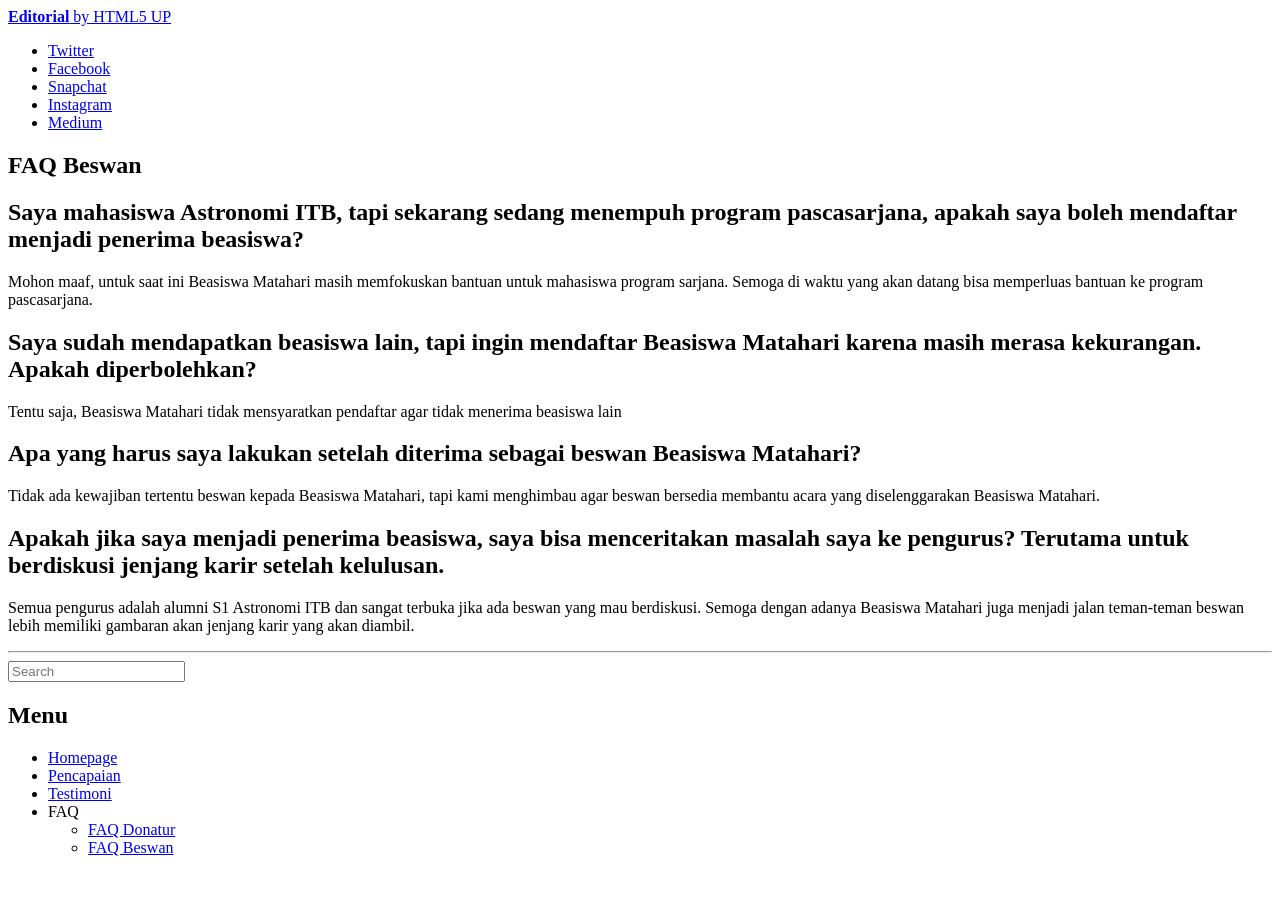
==== beswan-faq.html @ f029491e "Add sidebar to beswan-faq.html" ====
<!DOCTYPE HTML>
<!--
	Editorial by HTML5 UP
	html5up.net | @ajlkn
	Free for personal and commercial use under the CCA 3.0 license (html5up.net/license)
-->
<html>
	<head>
		<title>FAQ Beswan</title>
		<meta charset="utf-8" />
		<meta name="viewport" content="width=device-width, initial-scale=1, user-scalable=no" />
		<link rel="stylesheet" href="assets/css/main.css" />
	</head>
	<body class="is-preload">

		<!-- Wrapper -->
			<div id="wrapper">

				<!-- Main -->
					<div id="main">
						<div class="inner">

							<!-- Header -->
								<header id="header">
									<a href="index.html" class="logo"><strong>Editorial</strong> by HTML5 UP</a>
									<ul class="icons">
										<li><a href="#" class="icon brands fa-twitter"><span class="label">Twitter</span></a></li>
										<li><a href="#" class="icon brands fa-facebook-f"><span class="label">Facebook</span></a></li>
										<li><a href="#" class="icon brands fa-snapchat-ghost"><span class="label">Snapchat</span></a></li>
										<li><a href="#" class="icon brands fa-instagram"><span class="label">Instagram</span></a></li>
										<li><a href="#" class="icon brands fa-medium-m"><span class="label">Medium</span></a></li>
									</ul>
								</header>

							<!-- Content -->
								<section>
									<header class="main">
										<h1>FAQ Beswan</h1>
									</header>

									<!-- Content -->
										<h2 id="content">Saya mahasiswa Astronomi ITB, tapi sekarang sedang menempuh program pascasarjana, apakah saya boleh mendaftar menjadi penerima beasiswa?</h2>
										<p>Mohon maaf, untuk saat ini Beasiswa Matahari masih memfokuskan bantuan untuk mahasiswa program sarjana. Semoga di waktu yang akan datang bisa memperluas bantuan ke program pascasarjana.</p>
										
										<h2 id="content">Saya sudah mendapatkan beasiswa lain, tapi ingin mendaftar Beasiswa Matahari karena masih merasa kekurangan. Apakah diperbolehkan?</h2>
										<p>Tentu saja, Beasiswa Matahari tidak mensyaratkan pendaftar agar tidak menerima beasiswa lain</p>
									
										<h2 id="content">Apa yang harus saya lakukan setelah diterima sebagai beswan Beasiswa Matahari?</h2>
										<p>Tidak ada kewajiban tertentu beswan kepada Beasiswa Matahari, tapi kami menghimbau agar beswan bersedia membantu acara yang diselenggarakan Beasiswa Matahari.</p>
										
										<h2 id="content">Apakah jika saya menjadi penerima beasiswa, saya bisa menceritakan masalah saya ke pengurus? Terutama untuk berdiskusi jenjang karir setelah kelulusan.</h2>
										<p>Semua pengurus adalah alumni S1 Astronomi ITB dan sangat terbuka jika ada beswan yang mau berdiskusi. Semoga dengan adanya Beasiswa Matahari juga menjadi jalan teman-teman beswan lebih memiliki gambaran akan jenjang karir yang akan diambil.</p>
								
									

									<hr class="major" />

				<!-- Sidebar -->
					<div id="sidebar">
						<div class="inner">


							<!-- Search -->
								<section id="search" class="alt">
									<form method="post" action="#">
										<input type="text" name="query" id="query" placeholder="Search" />
									</form>
								</section>


							<!-- Menu -->
								<nav id="menu">
									<header class="major">
										<h2>Menu</h2>
									</header>
									<ul>
										<li><a href="index.html">Homepage</a></li>
										<li><a href="pencapaian.html">Pencapaian</a></li>
										<li><a href="testimoni.html">Testimoni</a></li>
		
										<li>
											<span class="opener">FAQ</span>
											<ul>
												<li><a href="donatur-faq.html">FAQ Donatur</a></li>
												<li><a href="beswan-faq.html">FAQ Beswan</a></li>
											</ul>
										</li>
									</ul>
								</nav>
						</div>
					</div>

			</div>

		<!-- Scripts -->
			<script src="assets/js/jquery.min.js"></script>
			<script src="assets/js/browser.min.js"></script>
			<script src="assets/js/breakpoints.min.js"></script>
			<script src="assets/js/util.js"></script>
			<script src="assets/js/main.js"></script>

	</body>
</html>
---- assets/css/main.css ----
@import url(fontawesome-all.min.css);
@import url("https://fonts.googleapis.com/css?family=Open+Sans:400,600,400italic,600italic|Roboto+Slab:400,700");
/*
	Editorial by HTML5 UP
	html5up.net | @ajlkn
	Free for personal and commercial use under the CCA 3.0 license (html5up.net/license)
*/
html, body, div, span, applet, object,
iframe, h1, h2, h3, h4, h5, h6, p, blockquote,
pre, a, abbr, acronym, address, big, cite,
code, del, dfn, em, img, ins, kbd, q, s, samp,
small, strike, strong, sub, sup, tt, var, b,
u, i, center, dl, dt, dd, ol, ul, li, fieldset,
form, label, legend, table, caption, tbody,
tfoot, thead, tr, th, td, article, aside,
canvas, details, embed, figure, figcaption,
footer, header, hgroup, menu, nav, output, ruby,
section, summary, time, mark, audio, video {
  margin: 0;
  padding: 0;
  border: 0;
  font-size: 100%;
  font: inherit;
  vertical-align: baseline; }

article, aside, details, figcaption, figure,
footer, header, hgroup, menu, nav, section {
  display: block; }

body {
  line-height: 1; }

ol, ul {
  list-style: none; }

blockquote, q {
  quotes: none; }
  blockquote:before, blockquote:after, q:before, q:after {
    content: '';
    content: none; }

table {
  border-collapse: collapse;
  border-spacing: 0; }

body {
  -webkit-text-size-adjust: none; }

mark {
  background-color: transparent;
  color: inherit; }

input::-moz-focus-inner {
  border: 0;
  padding: 0; }

input, select, textarea {
  -moz-appearance: none;
  -webkit-appearance: none;
  -ms-appearance: none;
  appearance: none; }

/* Basic */
@-ms-viewport {
  width: device-width; }

body {
  -ms-overflow-style: scrollbar; }

@media screen and (max-width: 480px) {
  html, body {
    min-width: 320px; } }

html {
  box-sizing: border-box; }

*, *:before, *:after {
  box-sizing: inherit; }

body {
  background: #ffffff; }
  body.is-preload *, body.is-preload *:before, body.is-preload *:after, body.is-resizing *, body.is-resizing *:before, body.is-resizing *:after {
    -moz-animation: none !important;
    -webkit-animation: none !important;
    -ms-animation: none !important;
    animation: none !important;
    -moz-transition: none !important;
    -webkit-transition: none !important;
    -ms-transition: none !important;
    transition: none !important; }

/* Type */
body, input, select, textarea {
  color: #7f888f;
  font-family: "Open Sans", sans-serif;
  font-size: 13pt;
  font-weight: 400;
  line-height: 1.65; }
  @media screen and (max-width: 1680px) {
    body, input, select, textarea {
      font-size: 11pt; } }
  @media screen and (max-width: 1280px) {
    body, input, select, textarea {
      font-size: 10pt; } }
  @media screen and (max-width: 360px) {
    body, input, select, textarea {
      font-size: 9pt; } }

a {
  -moz-transition: color 0.2s ease-in-out, border-bottom-color 0.2s ease-in-out;
  -webkit-transition: color 0.2s ease-in-out, border-bottom-color 0.2s ease-in-out;
  -ms-transition: color 0.2s ease-in-out, border-bottom-color 0.2s ease-in-out;
  transition: color 0.2s ease-in-out, border-bottom-color 0.2s ease-in-out;
  border-bottom: dotted 1px;
  color: #f56a6a;
  text-decoration: none; }
  a:hover {
    border-bottom-color: #f56a6a;
    color: #f56a6a !important; }
    a:hover strong {
      color: inherit; }

strong, b {
  color: #3d4449;
  font-weight: 600; }

em, i {
  font-style: italic; }

p {
  margin: 0 0 2em 0; }

h1, h2, h3, h4, h5, h6 {
  color: #3d4449;
  font-family: "Roboto Slab", serif;
  font-weight: 700;
  line-height: 1.5;
  margin: 0 0 1em 0; }
  h1 a, h2 a, h3 a, h4 a, h5 a, h6 a {
    color: inherit;
    text-decoration: none;
    border-bottom: 0; }

h1 {
  font-size: 4em;
  margin: 0 0 0.5em 0;
  line-height: 1.3; }

h2 {
  font-size: 1.75em; }

h3 {
  font-size: 1.25em; }

h4 {
  font-size: 1.1em; }

h5 {
  font-size: 0.9em; }

h6 {
  font-size: 0.7em; }

@media screen and (max-width: 1680px) {
  h1 {
    font-size: 3.5em; } }

@media screen and (max-width: 980px) {
  h1 {
    font-size: 3.25em; } }

@media screen and (max-width: 736px) {
  h1 {
    font-size: 2em;
    line-height: 1.4; }
  h2 {
    font-size: 1.5em; } }

sub {
  font-size: 0.8em;
  position: relative;
  top: 0.5em; }

sup {
  font-size: 0.8em;
  position: relative;
  top: -0.5em; }

blockquote {
  border-left: solid 3px rgba(210, 215, 217, 0.75);
  font-style: italic;
  margin: 0 0 2em 0;
  padding: 0.5em 0 0.5em 2em; }

code {
  background: rgba(230, 235, 237, 0.25);
  border-radius: 0.375em;
  border: solid 1px rgba(210, 215, 217, 0.75);
  font-family: "Courier New", monospace;
  font-size: 0.9em;
  margin: 0 0.25em;
  padding: 0.25em 0.65em; }

pre {
  -webkit-overflow-scrolling: touch;
  font-family: "Courier New", monospace;
  font-size: 0.9em;
  margin: 0 0 2em 0; }
  pre code {
    display: block;
    line-height: 1.75;
    padding: 1em 1.5em;
    overflow-x: auto; }

hr {
  border: 0;
  border-bottom: solid 1px rgba(210, 215, 217, 0.75);
  margin: 2em 0; }
  hr.major {
    margin: 3em 0; }

.align-left {
  text-align: left; }

.align-center {
  text-align: center; }

.align-right {
  text-align: right; }

/* Row */
.row {
  display: flex;
  flex-wrap: wrap;
  box-sizing: border-box;
  align-items: stretch; }
  .row > * {
    box-sizing: border-box; }
  .row.gtr-uniform > * > :last-child {
    margin-bottom: 0; }
  .row.aln-left {
    justify-content: flex-start; }
  .row.aln-center {
    justify-content: center; }
  .row.aln-right {
    justify-content: flex-end; }
  .row.aln-top {
    align-items: flex-start; }
  .row.aln-middle {
    align-items: center; }
  .row.aln-bottom {
    align-items: flex-end; }
  .row > .imp {
    order: -1; }
  .row > .col-1 {
    width: 8.33333%; }
  .row > .off-1 {
    margin-left: 8.33333%; }
  .row > .col-2 {
    width: 16.66667%; }
  .row > .off-2 {
    margin-left: 16.66667%; }
  .row > .col-3 {
    width: 25%; }
  .row > .off-3 {
    margin-left: 25%; }
  .row > .col-4 {
    width: 33.33333%; }
  .row > .off-4 {
    margin-left: 33.33333%; }
  .row > .col-5 {
    width: 41.66667%; }
  .row > .off-5 {
    margin-left: 41.66667%; }
  .row > .col-6 {
    width: 50%; }
  .row > .off-6 {
    margin-left: 50%; }
  .row > .col-7 {
    width: 58.33333%; }
  .row > .off-7 {
    margin-left: 58.33333%; }
  .row > .col-8 {
    width: 66.66667%; }
  .row > .off-8 {
    margin-left: 66.66667%; }
  .row > .col-9 {
    width: 75%; }
  .row > .off-9 {
    margin-left: 75%; }
  .row > .col-10 {
    width: 83.33333%; }
  .row > .off-10 {
    margin-left: 83.33333%; }
  .row > .col-11 {
    width: 91.66667%; }
  .row > .off-11 {
    margin-left: 91.66667%; }
  .row > .col-12 {
    width: 100%; }
  .row > .off-12 {
    margin-left: 100%; }
  .row.gtr-0 {
    margin-top: 0;
    margin-left: 0em; }
    .row.gtr-0 > * {
      padding: 0 0 0 0em; }
    .row.gtr-0.gtr-uniform {
      margin-top: 0em; }
      .row.gtr-0.gtr-uniform > * {
        padding-top: 0em; }
  .row.gtr-25 {
    margin-top: 0;
    margin-left: -0.375em; }
    .row.gtr-25 > * {
      padding: 0 0 0 0.375em; }
    .row.gtr-25.gtr-uniform {
      margin-top: -0.375em; }
      .row.gtr-25.gtr-uniform > * {
        padding-top: 0.375em; }
  .row.gtr-50 {
    margin-top: 0;
    margin-left: -0.75em; }
    .row.gtr-50 > * {
      padding: 0 0 0 0.75em; }
    .row.gtr-50.gtr-uniform {
      margin-top: -0.75em; }
      .row.gtr-50.gtr-uniform > * {
        padding-top: 0.75em; }
  .row {
    margin-top: 0;
    margin-left: -1.5em; }
    .row > * {
      padding: 0 0 0 1.5em; }
    .row.gtr-uniform {
      margin-top: -1.5em; }
      .row.gtr-uniform > * {
        padding-top: 1.5em; }
  .row.gtr-150 {
    margin-top: 0;
    margin-left: -2.25em; }
    .row.gtr-150 > * {
      padding: 0 0 0 2.25em; }
    .row.gtr-150.gtr-uniform {
      margin-top: -2.25em; }
      .row.gtr-150.gtr-uniform > * {
        padding-top: 2.25em; }
  .row.gtr-200 {
    margin-top: 0;
    margin-left: -3em; }
    .row.gtr-200 > * {
      padding: 0 0 0 3em; }
    .row.gtr-200.gtr-uniform {
      margin-top: -3em; }
      .row.gtr-200.gtr-uniform > * {
        padding-top: 3em; }
  @media screen and (max-width: 1680px) {
    .row {
      display: flex;
      flex-wrap: wrap;
      box-sizing: border-box;
      align-items: stretch; }
      .row > * {
        box-sizing: border-box; }
      .row.gtr-uniform > * > :last-child {
        margin-bottom: 0; }
      .row.aln-left {
        justify-content: flex-start; }
      .row.aln-center {
        justify-content: center; }
      .row.aln-right {
        justify-content: flex-end; }
      .row.aln-top {
        align-items: flex-start; }
      .row.aln-middle {
        align-items: center; }
      .row.aln-bottom {
        align-items: flex-end; }
      .row > .imp-xlarge {
        order: -1; }
      .row > .col-1-xlarge {
        width: 8.33333%; }
      .row > .off-1-xlarge {
        margin-left: 8.33333%; }
      .row > .col-2-xlarge {
        width: 16.66667%; }
      .row > .off-2-xlarge {
        margin-left: 16.66667%; }
      .row > .col-3-xlarge {
        width: 25%; }
      .row > .off-3-xlarge {
        margin-left: 25%; }
      .row > .col-4-xlarge {
        width: 33.33333%; }
      .row > .off-4-xlarge {
        margin-left: 33.33333%; }
      .row > .col-5-xlarge {
        width: 41.66667%; }
      .row > .off-5-xlarge {
        margin-left: 41.66667%; }
      .row > .col-6-xlarge {
        width: 50%; }
      .row > .off-6-xlarge {
        margin-left: 50%; }
      .row > .col-7-xlarge {
        width: 58.33333%; }
      .row > .off-7-xlarge {
        margin-left: 58.33333%; }
      .row > .col-8-xlarge {
        width: 66.66667%; }
      .row > .off-8-xlarge {
        margin-left: 66.66667%; }
      .row > .col-9-xlarge {
        width: 75%; }
      .row > .off-9-xlarge {
        margin-left: 75%; }
      .row > .col-10-xlarge {
        width: 83.33333%; }
      .row > .off-10-xlarge {
        margin-left: 83.33333%; }
      .row > .col-11-xlarge {
        width: 91.66667%; }
      .row > .off-11-xlarge {
        margin-left: 91.66667%; }
      .row > .col-12-xlarge {
        width: 100%; }
      .row > .off-12-xlarge {
        margin-left: 100%; }
      .row.gtr-0 {
        margin-top: 0;
        margin-left: 0em; }
        .row.gtr-0 > * {
          padding: 0 0 0 0em; }
        .row.gtr-0.gtr-uniform {
          margin-top: 0em; }
          .row.gtr-0.gtr-uniform > * {
            padding-top: 0em; }
      .row.gtr-25 {
        margin-top: 0;
        margin-left: -0.375em; }
        .row.gtr-25 > * {
          padding: 0 0 0 0.375em; }
        .row.gtr-25.gtr-uniform {
          margin-top: -0.375em; }
          .row.gtr-25.gtr-uniform > * {
            padding-top: 0.375em; }
      .row.gtr-50 {
        margin-top: 0;
        margin-left: -0.75em; }
        .row.gtr-50 > * {
          padding: 0 0 0 0.75em; }
        .row.gtr-50.gtr-uniform {
          margin-top: -0.75em; }
          .row.gtr-50.gtr-uniform > * {
            padding-top: 0.75em; }
      .row {
        margin-top: 0;
        margin-left: -1.5em; }
        .row > * {
          padding: 0 0 0 1.5em; }
        .row.gtr-uniform {
          margin-top: -1.5em; }
          .row.gtr-uniform > * {
            padding-top: 1.5em; }
      .row.gtr-150 {
        margin-top: 0;
        margin-left: -2.25em; }
        .row.gtr-150 > * {
          padding: 0 0 0 2.25em; }
        .row.gtr-150.gtr-uniform {
          margin-top: -2.25em; }
          .row.gtr-150.gtr-uniform > * {
            padding-top: 2.25em; }
      .row.gtr-200 {
        margin-top: 0;
        margin-left: -3em; }
        .row.gtr-200 > * {
          padding: 0 0 0 3em; }
        .row.gtr-200.gtr-uniform {
          margin-top: -3em; }
          .row.gtr-200.gtr-uniform > * {
            padding-top: 3em; } }
  @media screen and (max-width: 1280px) {
    .row {
      display: flex;
      flex-wrap: wrap;
      box-sizing: border-box;
      align-items: stretch; }
      .row > * {
        box-sizing: border-box; }
      .row.gtr-uniform > * > :last-child {
        margin-bottom: 0; }
      .row.aln-left {
        justify-content: flex-start; }
      .row.aln-center {
        justify-content: center; }
      .row.aln-right {
        justify-content: flex-end; }
      .row.aln-top {
        align-items: flex-start; }
      .row.aln-middle {
        align-items: center; }
      .row.aln-bottom {
        align-items: flex-end; }
      .row > .imp-large {
        order: -1; }
      .row > .col-1-large {
        width: 8.33333%; }
      .row > .off-1-large {
        margin-left: 8.33333%; }
      .row > .col-2-large {
        width: 16.66667%; }
      .row > .off-2-large {
        margin-left: 16.66667%; }
      .row > .col-3-large {
        width: 25%; }
      .row > .off-3-large {
        margin-left: 25%; }
      .row > .col-4-large {
        width: 33.33333%; }
      .row > .off-4-large {
        margin-left: 33.33333%; }
      .row > .col-5-large {
        width: 41.66667%; }
      .row > .off-5-large {
        margin-left: 41.66667%; }
      .row > .col-6-large {
        width: 50%; }
      .row > .off-6-large {
        margin-left: 50%; }
      .row > .col-7-large {
        width: 58.33333%; }
      .row > .off-7-large {
        margin-left: 58.33333%; }
      .row > .col-8-large {
        width: 66.66667%; }
      .row > .off-8-large {
        margin-left: 66.66667%; }
      .row > .col-9-large {
        width: 75%; }
      .row > .off-9-large {
        margin-left: 75%; }
      .row > .col-10-large {
        width: 83.33333%; }
      .row > .off-10-large {
        margin-left: 83.33333%; }
      .row > .col-11-large {
        width: 91.66667%; }
      .row > .off-11-large {
        margin-left: 91.66667%; }
      .row > .col-12-large {
        width: 100%; }
      .row > .off-12-large {
        margin-left: 100%; }
      .row.gtr-0 {
        margin-top: 0;
        margin-left: 0em; }
        .row.gtr-0 > * {
          padding: 0 0 0 0em; }
        .row.gtr-0.gtr-uniform {
          margin-top: 0em; }
          .row.gtr-0.gtr-uniform > * {
            padding-top: 0em; }
      .row.gtr-25 {
        margin-top: 0;
        margin-left: -0.375em; }
        .row.gtr-25 > * {
          padding: 0 0 0 0.375em; }
        .row.gtr-25.gtr-uniform {
          margin-top: -0.375em; }
          .row.gtr-25.gtr-uniform > * {
            padding-top: 0.375em; }
      .row.gtr-50 {
        margin-top: 0;
        margin-left: -0.75em; }
        .row.gtr-50 > * {
          padding: 0 0 0 0.75em; }
        .row.gtr-50.gtr-uniform {
          margin-top: -0.75em; }
          .row.gtr-50.gtr-uniform > * {
            padding-top: 0.75em; }
      .row {
        margin-top: 0;
        margin-left: -1.5em; }
        .row > * {
          padding: 0 0 0 1.5em; }
        .row.gtr-uniform {
          margin-top: -1.5em; }
          .row.gtr-uniform > * {
            padding-top: 1.5em; }
      .row.gtr-150 {
        margin-top: 0;
        margin-left: -2.25em; }
        .row.gtr-150 > * {
          padding: 0 0 0 2.25em; }
        .row.gtr-150.gtr-uniform {
          margin-top: -2.25em; }
          .row.gtr-150.gtr-uniform > * {
            padding-top: 2.25em; }
      .row.gtr-200 {
        margin-top: 0;
        margin-left: -3em; }
        .row.gtr-200 > * {
          padding: 0 0 0 3em; }
        .row.gtr-200.gtr-uniform {
          margin-top: -3em; }
          .row.gtr-200.gtr-uniform > * {
            padding-top: 3em; } }
  @media screen and (max-width: 980px) {
    .row {
      display: flex;
      flex-wrap: wrap;
      box-sizing: border-box;
      align-items: stretch; }
      .row > * {
        box-sizing: border-box; }
      .row.gtr-uniform > * > :last-child {
        margin-bottom: 0; }
      .row.aln-left {
        justify-content: flex-start; }
      .row.aln-center {
        justify-content: center; }
      .row.aln-right {
        justify-content: flex-end; }
      .row.aln-top {
        align-items: flex-start; }
      .row.aln-middle {
        align-items: center; }
      .row.aln-bottom {
        align-items: flex-end; }
      .row > .imp-medium {
        order: -1; }
      .row > .col-1-medium {
        width: 8.33333%; }
      .row > .off-1-medium {
        margin-left: 8.33333%; }
      .row > .col-2-medium {
        width: 16.66667%; }
      .row > .off-2-medium {
        margin-left: 16.66667%; }
      .row > .col-3-medium {
        width: 25%; }
      .row > .off-3-medium {
        margin-left: 25%; }
      .row > .col-4-medium {
        width: 33.33333%; }
      .row > .off-4-medium {
        margin-left: 33.33333%; }
      .row > .col-5-medium {
        width: 41.66667%; }
      .row > .off-5-medium {
        margin-left: 41.66667%; }
      .row > .col-6-medium {
        width: 50%; }
      .row > .off-6-medium {
        margin-left: 50%; }
      .row > .col-7-medium {
        width: 58.33333%; }
      .row > .off-7-medium {
        margin-left: 58.33333%; }
      .row > .col-8-medium {
        width: 66.66667%; }
      .row > .off-8-medium {
        margin-left: 66.66667%; }
      .row > .col-9-medium {
        width: 75%; }
      .row > .off-9-medium {
        margin-left: 75%; }
      .row > .col-10-medium {
        width: 83.33333%; }
      .row > .off-10-medium {
        margin-left: 83.33333%; }
      .row > .col-11-medium {
        width: 91.66667%; }
      .row > .off-11-medium {
        margin-left: 91.66667%; }
      .row > .col-12-medium {
        width: 100%; }
      .row > .off-12-medium {
        margin-left: 100%; }
      .row.gtr-0 {
        margin-top: 0;
        margin-left: 0em; }
        .row.gtr-0 > * {
          padding: 0 0 0 0em; }
        .row.gtr-0.gtr-uniform {
          margin-top: 0em; }
          .row.gtr-0.gtr-uniform > * {
            padding-top: 0em; }
      .row.gtr-25 {
        margin-top: 0;
        margin-left: -0.375em; }
        .row.gtr-25 > * {
          padding: 0 0 0 0.375em; }
        .row.gtr-25.gtr-uniform {
          margin-top: -0.375em; }
          .row.gtr-25.gtr-uniform > * {
            padding-top: 0.375em; }
      .row.gtr-50 {
        margin-top: 0;
        margin-left: -0.75em; }
        .row.gtr-50 > * {
          padding: 0 0 0 0.75em; }
        .row.gtr-50.gtr-uniform {
          margin-top: -0.75em; }
          .row.gtr-50.gtr-uniform > * {
            padding-top: 0.75em; }
      .row {
        margin-top: 0;
        margin-left: -1.5em; }
        .row > * {
          padding: 0 0 0 1.5em; }
        .row.gtr-uniform {
          margin-top: -1.5em; }
          .row.gtr-uniform > * {
            padding-top: 1.5em; }
      .row.gtr-150 {
        margin-top: 0;
        margin-left: -2.25em; }
        .row.gtr-150 > * {
          padding: 0 0 0 2.25em; }
        .row.gtr-150.gtr-uniform {
          margin-top: -2.25em; }
          .row.gtr-150.gtr-uniform > * {
            padding-top: 2.25em; }
      .row.gtr-200 {
        margin-top: 0;
        margin-left: -3em; }
        .row.gtr-200 > * {
          padding: 0 0 0 3em; }
        .row.gtr-200.gtr-uniform {
          margin-top: -3em; }
          .row.gtr-200.gtr-uniform > * {
            padding-top: 3em; } }
  @media screen and (max-width: 736px) {
    .row {
      display: flex;
      flex-wrap: wrap;
      box-sizing: border-box;
      align-items: stretch; }
      .row > * {
        box-sizing: border-box; }
      .row.gtr-uniform > * > :last-child {
        margin-bottom: 0; }
      .row.aln-left {
        justify-content: flex-start; }
      .row.aln-center {
        justify-content: center; }
      .row.aln-right {
        justify-content: flex-end; }
      .row.aln-top {
        align-items: flex-start; }
      .row.aln-middle {
        align-items: center; }
      .row.aln-bottom {
        align-items: flex-end; }
      .row > .imp-small {
        order: -1; }
      .row > .col-1-small {
        width: 8.33333%; }
      .row > .off-1-small {
        margin-left: 8.33333%; }
      .row > .col-2-small {
        width: 16.66667%; }
      .row > .off-2-small {
        margin-left: 16.66667%; }
      .row > .col-3-small {
        width: 25%; }
      .row > .off-3-small {
        margin-left: 25%; }
      .row > .col-4-small {
        width: 33.33333%; }
      .row > .off-4-small {
        margin-left: 33.33333%; }
      .row > .col-5-small {
        width: 41.66667%; }
      .row > .off-5-small {
        margin-left: 41.66667%; }
      .row > .col-6-small {
        width: 50%; }
      .row > .off-6-small {
        margin-left: 50%; }
      .row > .col-7-small {
        width: 58.33333%; }
      .row > .off-7-small {
        margin-left: 58.33333%; }
      .row > .col-8-small {
        width: 66.66667%; }
      .row > .off-8-small {
        margin-left: 66.66667%; }
      .row > .col-9-small {
        width: 75%; }
      .row > .off-9-small {
        margin-left: 75%; }
      .row > .col-10-small {
        width: 83.33333%; }
      .row > .off-10-small {
        margin-left: 83.33333%; }
      .row > .col-11-small {
        width: 91.66667%; }
      .row > .off-11-small {
        margin-left: 91.66667%; }
      .row > .col-12-small {
        width: 100%; }
      .row > .off-12-small {
        margin-left: 100%; }
      .row.gtr-0 {
        margin-top: 0;
        margin-left: 0em; }
        .row.gtr-0 > * {
          padding: 0 0 0 0em; }
        .row.gtr-0.gtr-uniform {
          margin-top: 0em; }
          .row.gtr-0.gtr-uniform > * {
            padding-top: 0em; }
      .row.gtr-25 {
        margin-top: 0;
        margin-left: -0.375em; }
        .row.gtr-25 > * {
          padding: 0 0 0 0.375em; }
        .row.gtr-25.gtr-uniform {
          margin-top: -0.375em; }
          .row.gtr-25.gtr-uniform > * {
            padding-top: 0.375em; }
      .row.gtr-50 {
        margin-top: 0;
        margin-left: -0.75em; }
        .row.gtr-50 > * {
          padding: 0 0 0 0.75em; }
        .row.gtr-50.gtr-uniform {
          margin-top: -0.75em; }
          .row.gtr-50.gtr-uniform > * {
            padding-top: 0.75em; }
      .row {
        margin-top: 0;
        margin-left: -1.5em; }
        .row > * {
          padding: 0 0 0 1.5em; }
        .row.gtr-uniform {
          margin-top: -1.5em; }
          .row.gtr-uniform > * {
            padding-top: 1.5em; }
      .row.gtr-150 {
        margin-top: 0;
        margin-left: -2.25em; }
        .row.gtr-150 > * {
          padding: 0 0 0 2.25em; }
        .row.gtr-150.gtr-uniform {
          margin-top: -2.25em; }
          .row.gtr-150.gtr-uniform > * {
            padding-top: 2.25em; }
      .row.gtr-200 {
        margin-top: 0;
        margin-left: -3em; }
        .row.gtr-200 > * {
          padding: 0 0 0 3em; }
        .row.gtr-200.gtr-uniform {
          margin-top: -3em; }
          .row.gtr-200.gtr-uniform > * {
            padding-top: 3em; } }
  @media screen and (max-width: 480px) {
    .row {
      display: flex;
      flex-wrap: wrap;
      box-sizing: border-box;
      align-items: stretch; }
      .row > * {
        box-sizing: border-box; }
      .row.gtr-uniform > * > :last-child {
        margin-bottom: 0; }
      .row.aln-left {
        justify-content: flex-start; }
      .row.aln-center {
        justify-content: center; }
      .row.aln-right {
        justify-content: flex-end; }
      .row.aln-top {
        align-items: flex-start; }
      .row.aln-middle {
        align-items: center; }
      .row.aln-bottom {
        align-items: flex-end; }
      .row > .imp-xsmall {
        order: -1; }
      .row > .col-1-xsmall {
        width: 8.33333%; }
      .row > .off-1-xsmall {
        margin-left: 8.33333%; }
      .row > .col-2-xsmall {
        width: 16.66667%; }
      .row > .off-2-xsmall {
        margin-left: 16.66667%; }
      .row > .col-3-xsmall {
        width: 25%; }
      .row > .off-3-xsmall {
        margin-left: 25%; }
      .row > .col-4-xsmall {
        width: 33.33333%; }
      .row > .off-4-xsmall {
        margin-left: 33.33333%; }
      .row > .col-5-xsmall {
        width: 41.66667%; }
      .row > .off-5-xsmall {
        margin-left: 41.66667%; }
      .row > .col-6-xsmall {
        width: 50%; }
      .row > .off-6-xsmall {
        margin-left: 50%; }
      .row > .col-7-xsmall {
        width: 58.33333%; }
      .row > .off-7-xsmall {
        margin-left: 58.33333%; }
      .row > .col-8-xsmall {
        width: 66.66667%; }
      .row > .off-8-xsmall {
        margin-left: 66.66667%; }
      .row > .col-9-xsmall {
        width: 75%; }
      .row > .off-9-xsmall {
        margin-left: 75%; }
      .row > .col-10-xsmall {
        width: 83.33333%; }
      .row > .off-10-xsmall {
        margin-left: 83.33333%; }
      .row > .col-11-xsmall {
        width: 91.66667%; }
      .row > .off-11-xsmall {
        margin-left: 91.66667%; }
      .row > .col-12-xsmall {
        width: 100%; }
      .row > .off-12-xsmall {
        margin-left: 100%; }
      .row.gtr-0 {
        margin-top: 0;
        margin-left: 0em; }
        .row.gtr-0 > * {
          padding: 0 0 0 0em; }
        .row.gtr-0.gtr-uniform {
          margin-top: 0em; }
          .row.gtr-0.gtr-uniform > * {
            padding-top: 0em; }
      .row.gtr-25 {
        margin-top: 0;
        margin-left: -0.375em; }
        .row.gtr-25 > * {
          padding: 0 0 0 0.375em; }
        .row.gtr-25.gtr-uniform {
          margin-top: -0.375em; }
          .row.gtr-25.gtr-uniform > * {
            padding-top: 0.375em; }
      .row.gtr-50 {
        margin-top: 0;
        margin-left: -0.75em; }
        .row.gtr-50 > * {
          padding: 0 0 0 0.75em; }
        .row.gtr-50.gtr-uniform {
          margin-top: -0.75em; }
          .row.gtr-50.gtr-uniform > * {
            padding-top: 0.75em; }
      .row {
        margin-top: 0;
        margin-left: -1.5em; }
        .row > * {
          padding: 0 0 0 1.5em; }
        .row.gtr-uniform {
          margin-top: -1.5em; }
          .row.gtr-uniform > * {
            padding-top: 1.5em; }
      .row.gtr-150 {
        margin-top: 0;
        margin-left: -2.25em; }
        .row.gtr-150 > * {
          padding: 0 0 0 2.25em; }
        .row.gtr-150.gtr-uniform {
          margin-top: -2.25em; }
          .row.gtr-150.gtr-uniform > * {
            padding-top: 2.25em; }
      .row.gtr-200 {
        margin-top: 0;
        margin-left: -3em; }
        .row.gtr-200 > * {
          padding: 0 0 0 3em; }
        .row.gtr-200.gtr-uniform {
          margin-top: -3em; }
          .row.gtr-200.gtr-uniform > * {
            padding-top: 3em; } }

/* Section/Article */
section.special, article.special {
  text-align: center; }

header p {
  font-family: "Roboto Slab", serif;
  font-size: 1em;
  font-weight: 400;
  letter-spacing: 0.075em;
  margin-top: -0.5em;
  text-transform: uppercase; }

header.major > :last-child {
  border-bottom: solid 3px #f56a6a;
  display: inline-block;
  margin: 0 0 2em 0;
  padding: 0 0.75em 0.5em 0; }

header.main > :last-child {
  margin: 0 0 1em 0; }

/* Form */
form {
  margin: 0 0 2em 0; }

label {
  color: #3d4449;
  display: block;
  font-size: 0.9em;
  font-weight: 600;
  margin: 0 0 1em 0; }

input[type="text"],
input[type="password"],
input[type="email"],
input[type="tel"],
input[type="search"],
input[type="url"],
select,
textarea {
  -moz-appearance: none;
  -webkit-appearance: none;
  -ms-appearance: none;
  appearance: none;
  background: #ffffff;
  border-radius: 0.375em;
  border: none;
  border: solid 1px rgba(210, 215, 217, 0.75);
  color: inherit;
  display: block;
  outline: 0;
  padding: 0 1em;
  text-decoration: none;
  width: 100%; }
  input[type="text"]:invalid,
  input[type="password"]:invalid,
  input[type="email"]:invalid,
  input[type="tel"]:invalid,
  input[type="search"]:invalid,
  input[type="url"]:invalid,
  select:invalid,
  textarea:invalid {
    box-shadow: none; }
  input[type="text"]:focus,
  input[type="password"]:focus,
  input[type="email"]:focus,
  input[type="tel"]:focus,
  input[type="search"]:focus,
  input[type="url"]:focus,
  select:focus,
  textarea:focus {
    border-color: #f56a6a;
    box-shadow: 0 0 0 1px #f56a6a; }

select {
  background-image: url("data:image/svg+xml;charset=utf8,%3Csvg xmlns='http://www.w3.org/2000/svg' width='40' height='40' preserveAspectRatio='none' viewBox='0 0 40 40'%3E%3Cpath d='M9.4,12.3l10.4,10.4l10.4-10.4c0.2-0.2,0.5-0.4,0.9-0.4c0.3,0,0.6,0.1,0.9,0.4l3.3,3.3c0.2,0.2,0.4,0.5,0.4,0.9 c0,0.4-0.1,0.6-0.4,0.9L20.7,31.9c-0.2,0.2-0.5,0.4-0.9,0.4c-0.3,0-0.6-0.1-0.9-0.4L4.3,17.3c-0.2-0.2-0.4-0.5-0.4-0.9 c0-0.4,0.1-0.6,0.4-0.9l3.3-3.3c0.2-0.2,0.5-0.4,0.9-0.4S9.1,12.1,9.4,12.3z' fill='rgba(210, 215, 217, 0.75)' /%3E%3C/svg%3E");
  background-size: 1.25em;
  background-repeat: no-repeat;
  background-position: calc(100% - 1em) center;
  height: 2.75em;
  padding-right: 2.75em;
  text-overflow: ellipsis; }
  select option {
    color: #3d4449;
    background: #ffffff; }
  select:focus::-ms-value {
    background-color: transparent; }
  select::-ms-expand {
    display: none; }

input[type="text"],
input[type="password"],
input[type="email"],
input[type="tel"],
input[type="search"],
input[type="url"],
select {
  height: 2.75em; }

textarea {
  padding: 0.75em 1em; }

input[type="checkbox"],
input[type="radio"] {
  -moz-appearance: none;
  -webkit-appearance: none;
  -ms-appearance: none;
  appearance: none;
  display: block;
  float: left;
  margin-right: -2em;
  opacity: 0;
  width: 1em;
  z-index: -1; }
  input[type="checkbox"] + label,
  input[type="radio"] + label {
    text-decoration: none;
    color: #7f888f;
    cursor: pointer;
    display: inline-block;
    font-size: 1em;
    font-weight: 400;
    padding-left: 2.4em;
    padding-right: 0.75em;
    position: relative; }
    input[type="checkbox"] + label:before,
    input[type="radio"] + label:before {
      -moz-osx-font-smoothing: grayscale;
      -webkit-font-smoothing: antialiased;
      display: inline-block;
      font-style: normal;
      font-variant: normal;
      text-rendering: auto;
      line-height: 1;
      text-transform: none !important;
      font-family: 'Font Awesome 5 Free';
      font-weight: 900; }
    input[type="checkbox"] + label:before,
    input[type="radio"] + label:before {
      background: #ffffff;
      border-radius: 0.375em;
      border: solid 1px rgba(210, 215, 217, 0.75);
      content: '';
      display: inline-block;
      font-size: 0.8em;
      height: 2.0625em;
      left: 0;
      line-height: 2.0625em;
      position: absolute;
      text-align: center;
      top: 0;
      width: 2.0625em; }
  input[type="checkbox"]:checked + label:before,
  input[type="radio"]:checked + label:before {
    background: #3d4449;
    border-color: #3d4449;
    color: #ffffff;
    content: '\f00c'; }
  input[type="checkbox"]:focus + label:before,
  input[type="radio"]:focus + label:before {
    border-color: #f56a6a;
    box-shadow: 0 0 0 1px #f56a6a; }

input[type="checkbox"] + label:before {
  border-radius: 0.375em; }

input[type="radio"] + label:before {
  border-radius: 100%; }

::-webkit-input-placeholder {
  color: #9fa3a6 !important;
  opacity: 1.0; }

:-moz-placeholder {
  color: #9fa3a6 !important;
  opacity: 1.0; }

::-moz-placeholder {
  color: #9fa3a6 !important;
  opacity: 1.0; }

:-ms-input-placeholder {
  color: #9fa3a6 !important;
  opacity: 1.0; }

/* Box */
.box {
  border-radius: 0.375em;
  border: solid 1px rgba(210, 215, 217, 0.75);
  margin-bottom: 2em;
  padding: 1.5em; }
  .box > :last-child,
  .box > :last-child > :last-child,
  .box > :last-child > :last-child > :last-child {
    margin-bottom: 0; }
  .box.alt {
    border: 0;
    border-radius: 0;
    padding: 0; }

/* Icon */
.icon {
  text-decoration: none;
  border-bottom: none;
  position: relative; }
  .icon:before {
    -moz-osx-font-smoothing: grayscale;
    -webkit-font-smoothing: antialiased;
    display: inline-block;
    font-style: normal;
    font-variant: normal;
    text-rendering: auto;
    line-height: 1;
    text-transform: none !important;
    font-family: 'Font Awesome 5 Free';
    font-weight: 400; }
  .icon > .label {
    display: none; }
  .icon:before {
    line-height: inherit; }
  .icon.solid:before {
    font-weight: 900; }
  .icon.brands:before {
    font-family: 'Font Awesome 5 Brands'; }

/* Image */
.image {
  border-radius: 0.375em;
  border: 0;
  display: inline-block;
  position: relative; }
  .image img {
    border-radius: 0.375em;
    display: block; }
  .image.left, .image.right {
    max-width: 40%; }
    .image.left img, .image.right img {
      width: 100%; }
  .image.left {
    float: left;
    padding: 0 1.5em 1em 0;
    top: 0.25em; }
  .image.right {
    float: right;
    padding: 0 0 1em 1.5em;
    top: 0.25em; }
  .image.fit {
    display: block;
    margin: 0 0 2em 0;
    width: 100%; }
    .image.fit img {
      width: 100%; }
  .image.main {
    display: block;
    margin: 0 0 3em 0;
    width: 100%; }
    .image.main img {
      width: 100%; }

a.image {
  overflow: hidden; }
  a.image img {
    -moz-transition: -moz-transform 0.2s ease;
    -webkit-transition: -webkit-transform 0.2s ease;
    -ms-transition: -ms-transform 0.2s ease;
    transition: transform 0.2s ease; }
  a.image:hover img {
    -moz-transform: scale(1.075);
    -webkit-transform: scale(1.075);
    -ms-transform: scale(1.075);
    transform: scale(1.075); }

/* List */
ol {
  list-style: decimal;
  margin: 0 0 2em 0;
  padding-left: 1.25em; }
  ol li {
    padding-left: 0.25em; }

ul {
  list-style: disc;
  margin: 0 0 2em 0;
  padding-left: 1em; }
  ul li {
    padding-left: 0.5em; }
  ul.alt {
    list-style: none;
    padding-left: 0; }
    ul.alt li {
      border-top: solid 1px rgba(210, 215, 217, 0.75);
      padding: 0.5em 0; }
      ul.alt li:first-child {
        border-top: 0;
        padding-top: 0; }

dl {
  margin: 0 0 2em 0; }
  dl dt {
    display: block;
    font-weight: 600;
    margin: 0 0 1em 0; }
  dl dd {
    margin-left: 2em; }

/* Actions */
ul.actions {
  display: -moz-flex;
  display: -webkit-flex;
  display: -ms-flex;
  display: flex;
  cursor: default;
  list-style: none;
  margin-left: -1em;
  padding-left: 0; }
  ul.actions li {
    padding: 0 0 0 1em;
    vertical-align: middle; }
  ul.actions.special {
    -moz-justify-content: center;
    -webkit-justify-content: center;
    -ms-justify-content: center;
    justify-content: center;
    width: 100%;
    margin-left: 0; }
    ul.actions.special li:first-child {
      padding-left: 0; }
  ul.actions.stacked {
    -moz-flex-direction: column;
    -webkit-flex-direction: column;
    -ms-flex-direction: column;
    flex-direction: column;
    margin-left: 0; }
    ul.actions.stacked li {
      padding: 1.3em 0 0 0; }
      ul.actions.stacked li:first-child {
        padding-top: 0; }
  ul.actions.fit {
    width: calc(100% + 1em); }
    ul.actions.fit li {
      -moz-flex-grow: 1;
      -webkit-flex-grow: 1;
      -ms-flex-grow: 1;
      flex-grow: 1;
      -moz-flex-shrink: 1;
      -webkit-flex-shrink: 1;
      -ms-flex-shrink: 1;
      flex-shrink: 1;
      width: 100%; }
      ul.actions.fit li > * {
        width: 100%; }
    ul.actions.fit.stacked {
      width: 100%; }

/* Icons */
ul.icons {
  cursor: default;
  list-style: none;
  padding-left: 0; }
  ul.icons li {
    display: inline-block;
    padding: 0 1em 0 0; }
    ul.icons li:last-child {
      padding-right: 0; }
    ul.icons li .icon {
      color: inherit; }
      ul.icons li .icon:before {
        font-size: 1.25em; }

/* Contact */
ul.contact {
  list-style: none;
  padding: 0; }
  ul.contact li {
    text-decoration: none;
    border-top: solid 1px rgba(210, 215, 217, 0.75);
    margin: 1.5em 0 0 0;
    padding: 1.5em 0 0 3em;
    position: relative; }
    ul.contact li:before {
      -moz-osx-font-smoothing: grayscale;
      -webkit-font-smoothing: antialiased;
      display: inline-block;
      font-style: normal;
      font-variant: normal;
      text-rendering: auto;
      line-height: 1;
      text-transform: none !important;
      font-family: 'Font Awesome 5 Free';
      font-weight: 400; }
    ul.contact li:before {
      color: #f56a6a;
      display: inline-block;
      font-size: 1.5em;
      height: 1.125em;
      left: 0;
      line-height: 1.125em;
      position: absolute;
      text-align: center;
      top: 1em;
      width: 1.5em; }
    ul.contact li:first-child {
      border-top: 0;
      margin-top: 0;
      padding-top: 0; }
      ul.contact li:first-child:before {
        top: 0; }
    ul.contact li a {
      color: inherit; }

/* Pagination */
ul.pagination {
  cursor: default;
  list-style: none;
  padding-left: 0; }
  ul.pagination li {
    display: inline-block;
    padding-left: 0;
    vertical-align: middle; }
    ul.pagination li > .page {
      -moz-transition: background-color 0.2s ease-in-out, color 0.2s ease-in-out;
      -webkit-transition: background-color 0.2s ease-in-out, color 0.2s ease-in-out;
      -ms-transition: background-color 0.2s ease-in-out, color 0.2s ease-in-out;
      transition: background-color 0.2s ease-in-out, color 0.2s ease-in-out;
      border-bottom: 0;
      border-radius: 0.375em;
      display: inline-block;
      font-size: 0.8em;
      font-weight: 600;
      height: 2em;
      line-height: 2em;
      margin: 0 0.125em;
      min-width: 2em;
      padding: 0 0.5em;
      text-align: center; }
      ul.pagination li > .page.active {
        background-color: #f56a6a;
        color: #ffffff !important; }
        ul.pagination li > .page.active:hover {
          background-color: #f67878; }
        ul.pagination li > .page.active:active {
          background-color: #f45c5c; }
    ul.pagination li:first-child {
      padding-right: 0.75em; }
    ul.pagination li:last-child {
      padding-left: 0.75em; }
  @media screen and (max-width: 480px) {
    ul.pagination li:nth-child(n+2):nth-last-child(n+2) {
      display: none; }
    ul.pagination li:first-child {
      padding-right: 0; } }

/* Table */
.table-wrapper {
  -webkit-overflow-scrolling: touch;
  overflow-x: auto; }

table {
  margin: 0 0 2em 0;
  width: 100%; }
  table tbody tr {
    border: solid 1px rgba(210, 215, 217, 0.75);
    border-left: 0;
    border-right: 0; }
    table tbody tr:nth-child(2n + 1) {
      background-color: rgba(230, 235, 237, 0.25); }
  table td {
    padding: 0.75em 0.75em; }
  table th {
    color: #3d4449;
    font-size: 0.9em;
    font-weight: 600;
    padding: 0 0.75em 0.75em 0.75em;
    text-align: left; }
  table thead {
    border-bottom: solid 2px rgba(210, 215, 217, 0.75); }
  table tfoot {
    border-top: solid 2px rgba(210, 215, 217, 0.75); }
  table.alt {
    border-collapse: separate; }
    table.alt tbody tr td {
      border: solid 1px rgba(210, 215, 217, 0.75);
      border-left-width: 0;
      border-top-width: 0; }
      table.alt tbody tr td:first-child {
        border-left-width: 1px; }
    table.alt tbody tr:first-child td {
      border-top-width: 1px; }
    table.alt thead {
      border-bottom: 0; }
    table.alt tfoot {
      border-top: 0; }

/* Button */
input[type="submit"],
input[type="reset"],
input[type="button"],
button,
.button {
  -moz-appearance: none;
  -webkit-appearance: none;
  -ms-appearance: none;
  appearance: none;
  -moz-transition: background-color 0.2s ease-in-out, color 0.2s ease-in-out;
  -webkit-transition: background-color 0.2s ease-in-out, color 0.2s ease-in-out;
  -ms-transition: background-color 0.2s ease-in-out, color 0.2s ease-in-out;
  transition: background-color 0.2s ease-in-out, color 0.2s ease-in-out;
  background-color: transparent;
  border-radius: 0.375em;
  border: 0;
  box-shadow: inset 0 0 0 2px #f56a6a;
  color: #f56a6a !important;
  cursor: pointer;
  display: inline-block;
  font-family: "Roboto Slab", serif;
  font-size: 0.8em;
  font-weight: 700;
  height: 3.5em;
  letter-spacing: 0.075em;
  line-height: 3.5em;
  padding: 0 2.25em;
  text-align: center;
  text-decoration: none;
  text-transform: uppercase;
  white-space: nowrap; }
  input[type="submit"]:hover,
  input[type="reset"]:hover,
  input[type="button"]:hover,
  button:hover,
  .button:hover {
    background-color: rgba(245, 106, 106, 0.05); }
  input[type="submit"]:active,
  input[type="reset"]:active,
  input[type="button"]:active,
  button:active,
  .button:active {
    background-color: rgba(245, 106, 106, 0.15); }
  input[type="submit"].icon:before,
  input[type="reset"].icon:before,
  input[type="button"].icon:before,
  button.icon:before,
  .button.icon:before {
    margin-right: 0.5em; }
  input[type="submit"].fit,
  input[type="reset"].fit,
  input[type="button"].fit,
  button.fit,
  .button.fit {
    width: 100%; }
  input[type="submit"].small,
  input[type="reset"].small,
  input[type="button"].small,
  button.small,
  .button.small {
    font-size: 0.6em; }
  input[type="submit"].large,
  input[type="reset"].large,
  input[type="button"].large,
  button.large,
  .button.large {
    font-size: 1em;
    height: 3.65em;
    line-height: 3.65em; }
  input[type="submit"].primary,
  input[type="reset"].primary,
  input[type="button"].primary,
  button.primary,
  .button.primary {
    background-color: #f56a6a;
    box-shadow: none;
    color: #ffffff !important; }
    input[type="submit"].primary:hover,
    input[type="reset"].primary:hover,
    input[type="button"].primary:hover,
    button.primary:hover,
    .button.primary:hover {
      background-color: #f67878; }
    input[type="submit"].primary:active,
    input[type="reset"].primary:active,
    input[type="button"].primary:active,
    button.primary:active,
    .button.primary:active {
      background-color: #f45c5c; }
  input[type="submit"].disabled, input[type="submit"]:disabled,
  input[type="reset"].disabled,
  input[type="reset"]:disabled,
  input[type="button"].disabled,
  input[type="button"]:disabled,
  button.disabled,
  button:disabled,
  .button.disabled,
  .button:disabled {
    pointer-events: none;
    opacity: 0.25; }

/* Mini Posts */
.mini-posts article {
  border-top: solid 1px rgba(210, 215, 217, 0.75);
  margin-top: 2em;
  padding-top: 2em; }
  .mini-posts article .image {
    display: block;
    margin: 0 0 1.5em 0; }
    .mini-posts article .image img {
      display: block;
      width: 100%; }
  .mini-posts article:first-child {
    border-top: 0;
    margin-top: 0;
    padding-top: 0; }

/* Features */
.features {
  display: -moz-flex;
  display: -webkit-flex;
  display: -ms-flex;
  display: flex;
  -moz-flex-wrap: wrap;
  -webkit-flex-wrap: wrap;
  -ms-flex-wrap: wrap;
  flex-wrap: wrap;
  margin: 0 0 2em -3em;
  width: calc(100% + 3em); }
  .features article {
    -moz-align-items: center;
    -webkit-align-items: center;
    -ms-align-items: center;
    align-items: center;
    display: -moz-flex;
    display: -webkit-flex;
    display: -ms-flex;
    display: flex;
    margin: 0 0 3em 3em;
    position: relative;
    width: calc(50% - 3em); }
    .features article:nth-child(2n - 1) {
      margin-right: 1.5em; }
    .features article:nth-child(2n) {
      margin-left: 1.5em; }
    .features article:nth-last-child(1), .features article:nth-last-child(2) {
      margin-bottom: 0; }
    .features article .icon {
      -moz-flex-grow: 0;
      -webkit-flex-grow: 0;
      -ms-flex-grow: 0;
      flex-grow: 0;
      -moz-flex-shrink: 0;
      -webkit-flex-shrink: 0;
      -ms-flex-shrink: 0;
      flex-shrink: 0;
      display: block;
      height: 10em;
      line-height: 10em;
      margin: 0 2em 0 0;
      text-align: center;
      width: 10em; }
      .features article .icon:before {
        color: #f56a6a;
        font-size: 2.75rem;
        position: relative;
        top: 0.05em; }
      .features article .icon:after {
        -moz-transform: rotate(45deg);
        -webkit-transform: rotate(45deg);
        -ms-transform: rotate(45deg);
        transform: rotate(45deg);
        border-radius: 0.25rem;
        border: solid 2px rgba(210, 215, 217, 0.75);
        content: '';
        display: block;
        height: 7em;
        left: 50%;
        margin: -3.5em 0 0 -3.5em;
        position: absolute;
        top: 50%;
        width: 7em; }
    .features article .content {
      -moz-flex-grow: 1;
      -webkit-flex-grow: 1;
      -ms-flex-grow: 1;
      flex-grow: 1;
      -moz-flex-shrink: 1;
      -webkit-flex-shrink: 1;
      -ms-flex-shrink: 1;
      flex-shrink: 1;
      width: 100%; }
      .features article .content > :last-child {
        margin-bottom: 0; }
  @media screen and (max-width: 980px) {
    .features {
      margin: 0 0 2em 0;
      width: 100%; }
      .features article {
        margin: 0 0 3em 0;
        width: 100%; }
        .features article:nth-child(2n - 1) {
          margin-right: 0; }
        .features article:nth-child(2n) {
          margin-left: 0; }
        .features article:nth-last-child(1), .features article:nth-last-child(2) {
          margin-bottom: 3em; }
        .features article:last-child {
          margin-bottom: 0; }
        .features article .icon {
          height: 8em;
          line-height: 8em;
          width: 8em; }
          .features article .icon:before {
            font-size: 2.25rem; }
          .features article .icon:after {
            height: 6em;
            margin: -3em 0 0 -3em;
            width: 6em; } }
  @media screen and (max-width: 480px) {
    .features article {
      -moz-flex-direction: column;
      -webkit-flex-direction: column;
      -ms-flex-direction: column;
      flex-direction: column;
      -moz-align-items: -moz-flex-start;
      -webkit-align-items: -webkit-flex-start;
      -ms-align-items: -ms-flex-start;
      align-items: flex-start; }
      .features article .icon {
        height: 6em;
        line-height: 6em;
        margin: 0 0 1.5em 0;
        width: 6em; }
        .features article .icon:before {
          font-size: 1.5rem; }
        .features article .icon:after {
          height: 4em;
          margin: -2em 0 0 -2em;
          width: 4em; } }
  @media screen and (max-width: 480px) {
    .features article .icon:before {
      font-size: 1.25rem; } }

/* Posts */
.posts {
  display: -moz-flex;
  display: -webkit-flex;
  display: -ms-flex;
  display: flex;
  -moz-flex-wrap: wrap;
  -webkit-flex-wrap: wrap;
  -ms-flex-wrap: wrap;
  flex-wrap: wrap;
  margin: 0 0 2em -6em;
  width: calc(100% + 6em); }
  .posts article {
    -moz-flex-grow: 0;
    -webkit-flex-grow: 0;
    -ms-flex-grow: 0;
    flex-grow: 0;
    -moz-flex-shrink: 1;
    -webkit-flex-shrink: 1;
    -ms-flex-shrink: 1;
    flex-shrink: 1;
    margin: 0 0 6em 6em;
    position: relative;
    width: calc(33.33333% - 6em); }
    .posts article:before {
      background: rgba(210, 215, 217, 0.75);
      content: '';
      display: block;
      height: calc(100% + 6em);
      left: -3em;
      position: absolute;
      top: 0;
      width: 1px; }
    .posts article:after {
      background: rgba(210, 215, 217, 0.75);
      bottom: -3em;
      content: '';
      display: block;
      height: 1px;
      position: absolute;
      right: 0;
      width: calc(100% + 6em); }
    .posts article > :last-child {
      margin-bottom: 0; }
    .posts article .image {
      display: block;
      margin: 0 0 2em 0; }
      .posts article .image img {
        display: block;
        width: 100%; }
  @media screen and (min-width: 1681px) {
    .posts article:nth-child(3n + 1):before {
      display: none; }
    .posts article:nth-child(3n + 1):after {
      width: 100%; }
    .posts article:nth-last-child(1), .posts article:nth-last-child(2), .posts article:nth-last-child(3) {
      margin-bottom: 0; }
      .posts article:nth-last-child(1):before, .posts article:nth-last-child(2):before, .posts article:nth-last-child(3):before {
        height: 100%; }
      .posts article:nth-last-child(1):after, .posts article:nth-last-child(2):after, .posts article:nth-last-child(3):after {
        display: none; } }
  @media screen and (max-width: 1680px) {
    .posts article {
      width: calc(50% - 6em); }
      .posts article:nth-last-child(3) {
        margin-bottom: 6em; } }
  @media screen and (min-width: 481px) and (max-width: 1680px) {
    .posts article:nth-child(2n + 1):before {
      display: none; }
    .posts article:nth-child(2n + 1):after {
      width: 100%; }
    .posts article:nth-last-child(1), .posts article:nth-last-child(2) {
      margin-bottom: 0; }
      .posts article:nth-last-child(1):before, .posts article:nth-last-child(2):before {
        height: 100%; }
      .posts article:nth-last-child(1):after, .posts article:nth-last-child(2):after {
        display: none; } }
  @media screen and (max-width: 736px) {
    .posts {
      margin: 0 0 2em -4.5em;
      width: calc(100% + 4.5em); }
      .posts article {
        margin: 0 0 4.5em 4.5em;
        width: calc(50% - 4.5em); }
        .posts article:before {
          height: calc(100% + 4.5em);
          left: -2.25em; }
        .posts article:after {
          bottom: -2.25em;
          width: calc(100% + 4.5em); }
        .posts article:nth-last-child(3) {
          margin-bottom: 4.5em; } }
  @media screen and (max-width: 480px) {
    .posts {
      margin: 0 0 2em 0;
      width: 100%; }
      .posts article {
        margin: 0 0 4.5em 0;
        width: 100%; }
        .posts article:before {
          display: none; }
        .posts article:after {
          width: 100%; }
        .posts article:last-child {
          margin-bottom: 0; }
          .posts article:last-child:after {
            display: none; } }

/* Wrapper */
#wrapper {
  display: -moz-flex;
  display: -webkit-flex;
  display: -ms-flex;
  display: flex;
  -moz-flex-direction: row-reverse;
  -webkit-flex-direction: row-reverse;
  -ms-flex-direction: row-reverse;
  flex-direction: row-reverse;
  min-height: 100vh; }

/* Main */
#main {
  -moz-flex-grow: 1;
  -webkit-flex-grow: 1;
  -ms-flex-grow: 1;
  flex-grow: 1;
  -moz-flex-shrink: 1;
  -webkit-flex-shrink: 1;
  -ms-flex-shrink: 1;
  flex-shrink: 1;
  width: 100%; }
  #main > .inner {
    padding: 0 6em 0.1em 6em ;
    margin: 0 auto;
    max-width: 110em; }
    #main > .inner > section {
      padding: 6em 0 4em 0 ;
      border-top: solid 2px rgba(210, 215, 217, 0.75); }
      #main > .inner > section:first-of-type {
        border-top: 0 !important; }
  @media screen and (max-width: 1680px) {
    #main > .inner {
      padding: 0 5em 0.1em 5em ; }
      #main > .inner > section {
        padding: 5em 0 3em 0 ; } }
  @media screen and (max-width: 1280px) {
    #main > .inner {
      padding: 0 4em 0.1em 4em ; }
      #main > .inner > section {
        padding: 4em 0 2em 0 ; } }
  @media screen and (max-width: 736px) {
    #main > .inner {
      padding: 0 2em 0.1em 2em ; }
      #main > .inner > section {
        padding: 3em 0 1em 0 ; } }

/* Sidebar */
#search form {
  text-decoration: none;
  position: relative; }
  #search form:before {
    -moz-osx-font-smoothing: grayscale;
    -webkit-font-smoothing: antialiased;
    display: inline-block;
    font-style: normal;
    font-variant: normal;
    text-rendering: auto;
    line-height: 1;
    text-transform: none !important;
    font-family: 'Font Awesome 5 Free';
    font-weight: 900; }
  #search form:before {
    -moz-transform: scaleX(-1);
    -webkit-transform: scaleX(-1);
    -ms-transform: scaleX(-1);
    transform: scaleX(-1);
    color: #7f888f;
    content: '\f002';
    cursor: default;
    display: block;
    font-size: 1.5em;
    height: 2em;
    line-height: 2em;
    opacity: 0.325;
    position: absolute;
    right: 0;
    text-align: center;
    top: 0;
    width: 2em; }
  #search form input[type="text"] {
    padding-right: 2.75em; }

#sidebar {
  -moz-flex-grow: 0;
  -webkit-flex-grow: 0;
  -ms-flex-grow: 0;
  flex-grow: 0;
  -moz-flex-shrink: 0;
  -webkit-flex-shrink: 0;
  -ms-flex-shrink: 0;
  flex-shrink: 0;
  -moz-transition: margin-left 0.5s ease, box-shadow 0.5s ease;
  -webkit-transition: margin-left 0.5s ease, box-shadow 0.5s ease;
  -ms-transition: margin-left 0.5s ease, box-shadow 0.5s ease;
  transition: margin-left 0.5s ease, box-shadow 0.5s ease;
  background-color: #f5f6f7;
  font-size: 0.9em;
  position: relative;
  width: 26em; }
  #sidebar h2 {
    font-size: 1.38889em; }
  #sidebar > .inner {
    padding: 2.22222em 2.22222em 2.44444em 2.22222em ;
    position: relative;
    width: 26em; }
    #sidebar > .inner > * {
      border-bottom: solid 2px rgba(210, 215, 217, 0.75);
      margin: 0 0 3.5em 0;
      padding: 0 0 3.5em 0; }
      #sidebar > .inner > * > :last-child {
        margin-bottom: 0; }
      #sidebar > .inner > *:last-child {
        border-bottom: 0;
        margin-bottom: 0;
        padding-bottom: 0; }
    #sidebar > .inner > .alt {
      background-color: #eff1f2;
      border-bottom: 0;
      margin: -2.22222em 0 4.44444em -2.22222em;
      padding: 2.22222em;
      width: calc(100% + 4.44444em); }
  #sidebar .toggle {
    text-decoration: none;
    -moz-transition: left 0.5s ease;
    -webkit-transition: left 0.5s ease;
    -ms-transition: left 0.5s ease;
    transition: left 0.5s ease;
    -webkit-tap-highlight-color: rgba(255, 255, 255, 0);
    border: 0;
    display: block;
    height: 7.5em;
    left: 26em;
    line-height: 7.5em;
    outline: 0;
    overflow: hidden;
    position: absolute;
    text-align: center;
    text-indent: -15em;
    white-space: nowrap;
    top: 0;
    width: 6em;
    z-index: 10000; }
    #sidebar .toggle:before {
      -moz-osx-font-smoothing: grayscale;
      -webkit-font-smoothing: antialiased;
      display: inline-block;
      font-style: normal;
      font-variant: normal;
      text-rendering: auto;
      line-height: 1;
      text-transform: none !important;
      font-family: 'Font Awesome 5 Free';
      font-weight: 900; }
    #sidebar .toggle:before {
      content: '\f0c9';
      font-size: 2rem;
      height: inherit;
      left: 0;
      line-height: inherit;
      position: absolute;
      text-indent: 0;
      top: 0;
      width: inherit; }
  #sidebar.inactive {
    margin-left: -26em; }
  @media screen and (max-width: 1680px) {
    #sidebar {
      width: 24em; }
      #sidebar > .inner {
        padding: 1.66667em 1.66667em 1.33333em 1.66667em ;
        width: 24em; }
        #sidebar > .inner > .alt {
          margin: -1.66667em 0 3.33333em -1.66667em;
          padding: 1.66667em;
          width: calc(100% + 3.33333em); }
      #sidebar .toggle {
        height: 6.25em;
        left: 24em;
        line-height: 6.25em;
        text-indent: 5em;
        width: 5em; }
        #sidebar .toggle:before {
          font-size: 1.5rem; }
      #sidebar.inactive {
        margin-left: -24em; } }
  @media screen and (max-width: 1280px) {
    #sidebar {
      box-shadow: 0 0 5em 0 rgba(0, 0, 0, 0.175);
      height: 100%;
      left: 0;
      position: fixed;
      top: 0;
      z-index: 10000; }
      #sidebar.inactive {
        box-shadow: none; }
      #sidebar > .inner {
        -webkit-overflow-scrolling: touch;
        height: 100%;
        left: 0;
        overflow-x: hidden;
        overflow-y: auto;
        position: absolute;
        top: 0; }
        #sidebar > .inner:after {
          content: '';
          display: block;
          height: 4em;
          width: 100%; }
      #sidebar .toggle {
        text-indent: 6em;
        width: 6em; }
        #sidebar .toggle:before {
          font-size: 1.5rem;
          margin-left: -0.4375em; }
      body.is-preload #sidebar {
        display: none; } }
  @media screen and (max-width: 736px) {
    #sidebar .toggle {
      text-indent: 7.25em;
      width: 7.25em; }
      #sidebar .toggle:before {
        color: #7f888f;
        margin-left: -0.0625em;
        margin-top: -0.25em;
        font-size: 1.1rem;
        z-index: 1; }
      #sidebar .toggle:after {
        background: rgba(222, 225, 226, 0.75);
        border-radius: 0.375em;
        content: '';
        height: 3.5em;
        left: 1em;
        position: absolute;
        top: 1em;
        width: 5em; } }

/* Header */
#header {
  display: -moz-flex;
  display: -webkit-flex;
  display: -ms-flex;
  display: flex;
  border-bottom: solid 5px #f56a6a;
  padding: 6em 0 1em 0;
  position: relative; }
  #header > * {
    -moz-flex: 1;
    -webkit-flex: 1;
    -ms-flex: 1;
    flex: 1;
    margin-bottom: 0; }
  #header .logo {
    border-bottom: 0;
    color: inherit;
    font-family: "Roboto Slab", serif;
    font-size: 1.125em; }
  #header .icons {
    text-align: right; }
  @media screen and (max-width: 1680px) {
    #header {
      padding-top: 5em; } }
  @media screen and (max-width: 736px) {
    #header {
      padding-top: 6.5em; }
      #header .logo {
        font-size: 1.25em;
        margin: 0; }
      #header .icons {
        height: 5em;
        line-height: 5em;
        position: absolute;
        right: -0.5em;
        top: 0; } }

/* Banner */
#banner {
  padding: 6em 0 4em 0 ;
  display: -moz-flex;
  display: -webkit-flex;
  display: -ms-flex;
  display: flex; }
  #banner h1 {
    margin-top: -0.125em; }
  #banner .content {
    -moz-flex-grow: 1;
    -webkit-flex-grow: 1;
    -ms-flex-grow: 1;
    flex-grow: 1;
    -moz-flex-shrink: 1;
    -webkit-flex-shrink: 1;
    -ms-flex-shrink: 1;
    flex-shrink: 1;
    width: 50%; }
  #banner .image {
    -moz-flex-grow: 0;
    -webkit-flex-grow: 0;
    -ms-flex-grow: 0;
    flex-grow: 0;
    -moz-flex-shrink: 0;
    -webkit-flex-shrink: 0;
    -ms-flex-shrink: 0;
    flex-shrink: 0;
    display: block;
    margin: 0 0 2em 4em;
    width: 50%; }
    #banner .image img {
      height: 100%;
      -moz-object-fit: cover;
      -webkit-object-fit: cover;
      -ms-object-fit: cover;
      object-fit: cover;
      -moz-object-position: center;
      -webkit-object-position: center;
      -ms-object-position: center;
      object-position: center;
      width: 100%; }
  @media screen and (orientation: portrait) {
    #banner {
      -moz-flex-direction: column-reverse;
      -webkit-flex-direction: column-reverse;
      -ms-flex-direction: column-reverse;
      flex-direction: column-reverse; }
      #banner h1 br {
        display: none; }
      #banner .content {
        -moz-flex-grow: 0;
        -webkit-flex-grow: 0;
        -ms-flex-grow: 0;
        flex-grow: 0;
        -moz-flex-shrink: 0;
        -webkit-flex-shrink: 0;
        -ms-flex-shrink: 0;
        flex-shrink: 0;
        width: 100%; }
      #banner .image {
        -moz-flex-grow: 0;
        -webkit-flex-grow: 0;
        -ms-flex-grow: 0;
        flex-grow: 0;
        -moz-flex-shrink: 0;
        -webkit-flex-shrink: 0;
        -ms-flex-shrink: 0;
        flex-shrink: 0;
        margin: 0 0 4em 0;
        height: 25em;
        max-height: 50vh;
        min-height: 18em;
        width: 100%; } }
  @media screen and (orientation: portrait) and (max-width: 480px) {
    #banner .image {
      max-height: 35vh; } }

/* Footer */
#footer .copyright {
  color: #9fa3a6;
  font-size: 0.9em; }
  #footer .copyright a {
    color: inherit; }

/* Menu */
#menu ul {
  -moz-user-select: none;
  -webkit-user-select: none;
  -ms-user-select: none;
  user-select: none;
  color: #3d4449;
  font-family: "Roboto Slab", serif;
  font-weight: 400;
  letter-spacing: 0.075em;
  list-style: none;
  margin-bottom: 0;
  padding: 0;
  text-transform: uppercase; }
  #menu ul a, #menu ul span {
    border-bottom: 0;
    color: inherit;
    cursor: pointer;
    display: block;
    font-size: 0.9em;
    padding: 0.625em 0; }
    #menu ul a:hover, #menu ul span:hover {
      color: #f56a6a; }
    #menu ul a.opener, #menu ul span.opener {
      -moz-transition: color 0.2s ease-in-out;
      -webkit-transition: color 0.2s ease-in-out;
      -ms-transition: color 0.2s ease-in-out;
      transition: color 0.2s ease-in-out;
      text-decoration: none;
      -webkit-tap-highlight-color: rgba(255, 255, 255, 0);
      position: relative; }
      #menu ul a.opener:before, #menu ul span.opener:before {
        -moz-osx-font-smoothing: grayscale;
        -webkit-font-smoothing: antialiased;
        display: inline-block;
        font-style: normal;
        font-variant: normal;
        text-rendering: auto;
        line-height: 1;
        text-transform: none !important;
        font-family: 'Font Awesome 5 Free';
        font-weight: 900; }
      #menu ul a.opener:before, #menu ul span.opener:before {
        -moz-transition: color 0.2s ease-in-out, -moz-transform 0.2s ease-in-out;
        -webkit-transition: color 0.2s ease-in-out, -webkit-transform 0.2s ease-in-out;
        -ms-transition: color 0.2s ease-in-out, -ms-transform 0.2s ease-in-out;
        transition: color 0.2s ease-in-out, transform 0.2s ease-in-out;
        color: #9fa3a6;
        content: '\f078';
        position: absolute;
        right: 0; }
      #menu ul a.opener:hover:before, #menu ul span.opener:hover:before {
        color: #f56a6a; }
      #menu ul a.opener.active + ul, #menu ul span.opener.active + ul {
        display: block; }
      #menu ul a.opener.active:before, #menu ul span.opener.active:before {
        -moz-transform: rotate(-180deg);
        -webkit-transform: rotate(-180deg);
        -ms-transform: rotate(-180deg);
        transform: rotate(-180deg); }

#menu > ul > li {
  border-top: solid 1px rgba(210, 215, 217, 0.75);
  margin: 0.5em 0 0 0;
  padding: 0.5em 0 0 0; }
  #menu > ul > li > ul {
    color: #9fa3a6;
    display: none;
    margin: 0.5em 0 1.5em 0;
    padding-left: 1em; }
    #menu > ul > li > ul a, #menu > ul > li > ul span {
      font-size: 0.8em; }
    #menu > ul > li > ul > li {
      margin: 0.125em 0 0 0;
      padding: 0.125em 0 0 0; }
  #menu > ul > li:first-child {
    border-top: 0;
    margin-top: 0;
    padding-top: 0; }
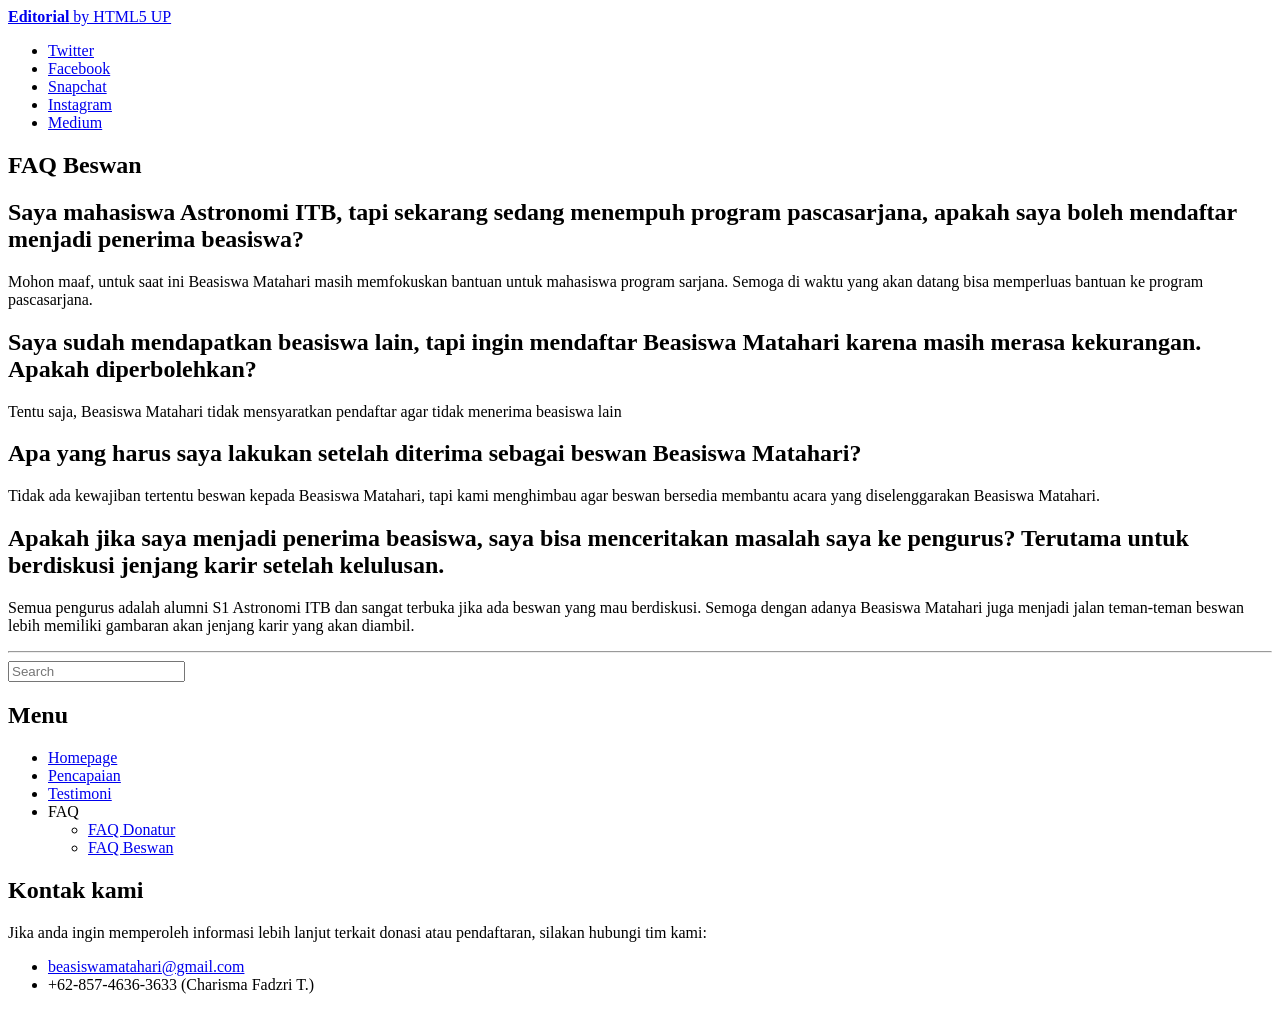
==== commit 65159f69: "added contact to beswan-faq.html" ====
--- a/beswan-faq.html
+++ b/beswan-faq.html
@@ -56,6 +56,9 @@
 
 									<hr class="major" />
 
+						</div>
+					</div>
+						
 				<!-- Sidebar -->
 					<div id="sidebar">
 						<div class="inner">
@@ -88,8 +91,18 @@
 										</li>
 									</ul>
 								</nav>
-						</div>
-					</div>
+
+							<!-- Section -->
+								<section>
+									<header class="major">
+										<h2>Kontak kami</h2>
+									</header>
+									<p>Jika anda ingin memperoleh informasi lebih lanjut terkait donasi atau pendaftaran, silakan hubungi tim kami:</p>
+									<ul class="contact">
+										<li class="icon solid fa-envelope"><a href="#">beasiswamatahari@gmail.com</a></li>
+										<li class="icon solid fa-phone">+62-857-4636-3633 (Charisma Fadzri T.)</li>
+									</ul>
+								</section>
 
 			</div>
 
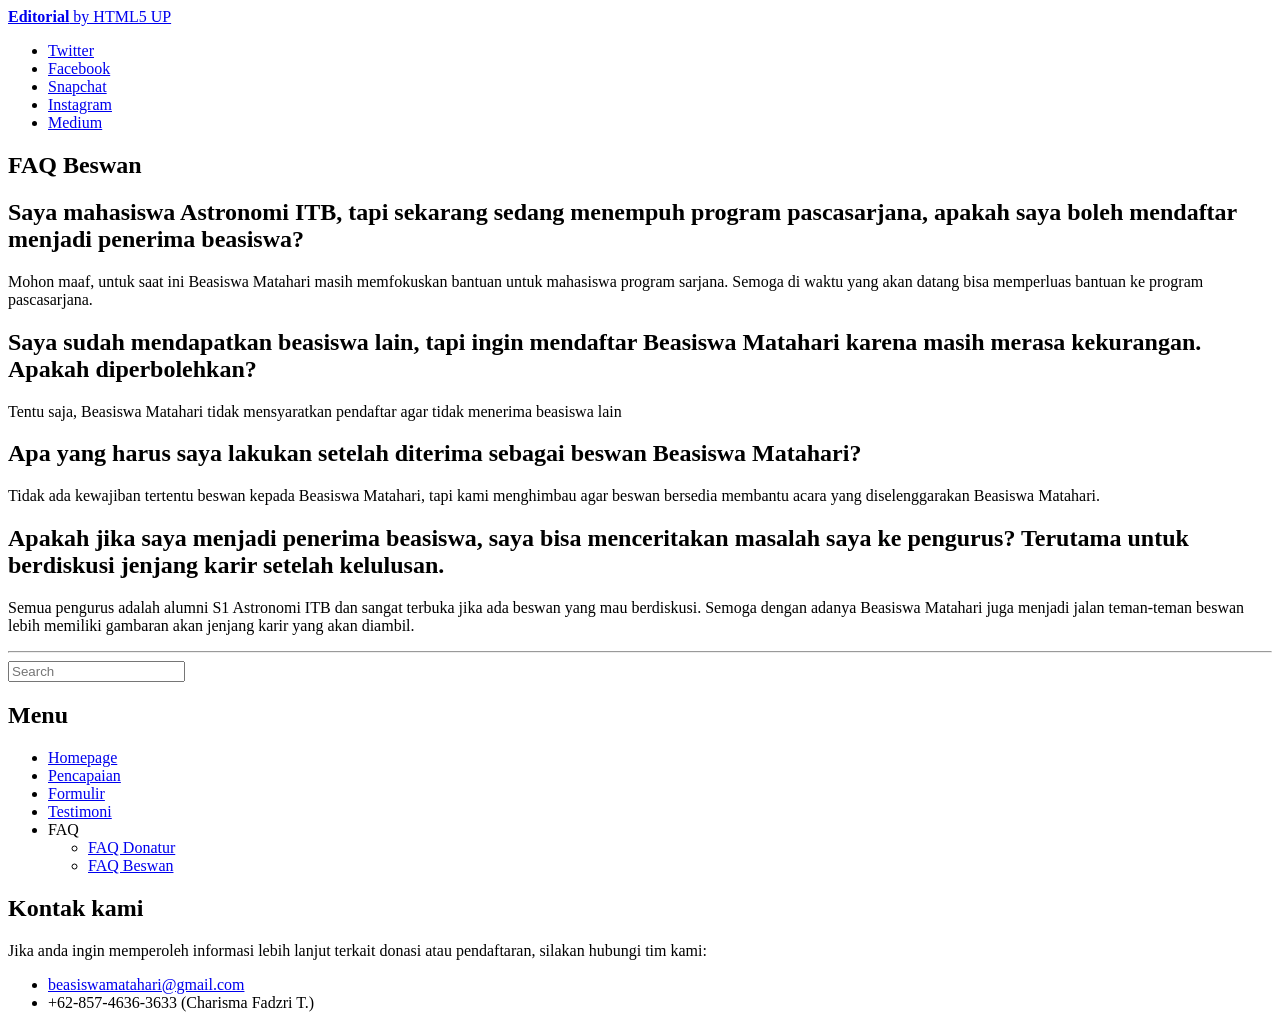
==== commit a87eeaea: "Update beswan-faq.html" ====
--- a/beswan-faq.html
+++ b/beswan-faq.html
@@ -80,6 +80,7 @@
 									<ul>
 										<li><a href="index.html">Homepage</a></li>
 										<li><a href="pencapaian.html">Pencapaian</a></li>
+										<li><a href="formulir.html">Formulir</a></li>
 										<li><a href="testimoni.html">Testimoni</a></li>
 		
 										<li>
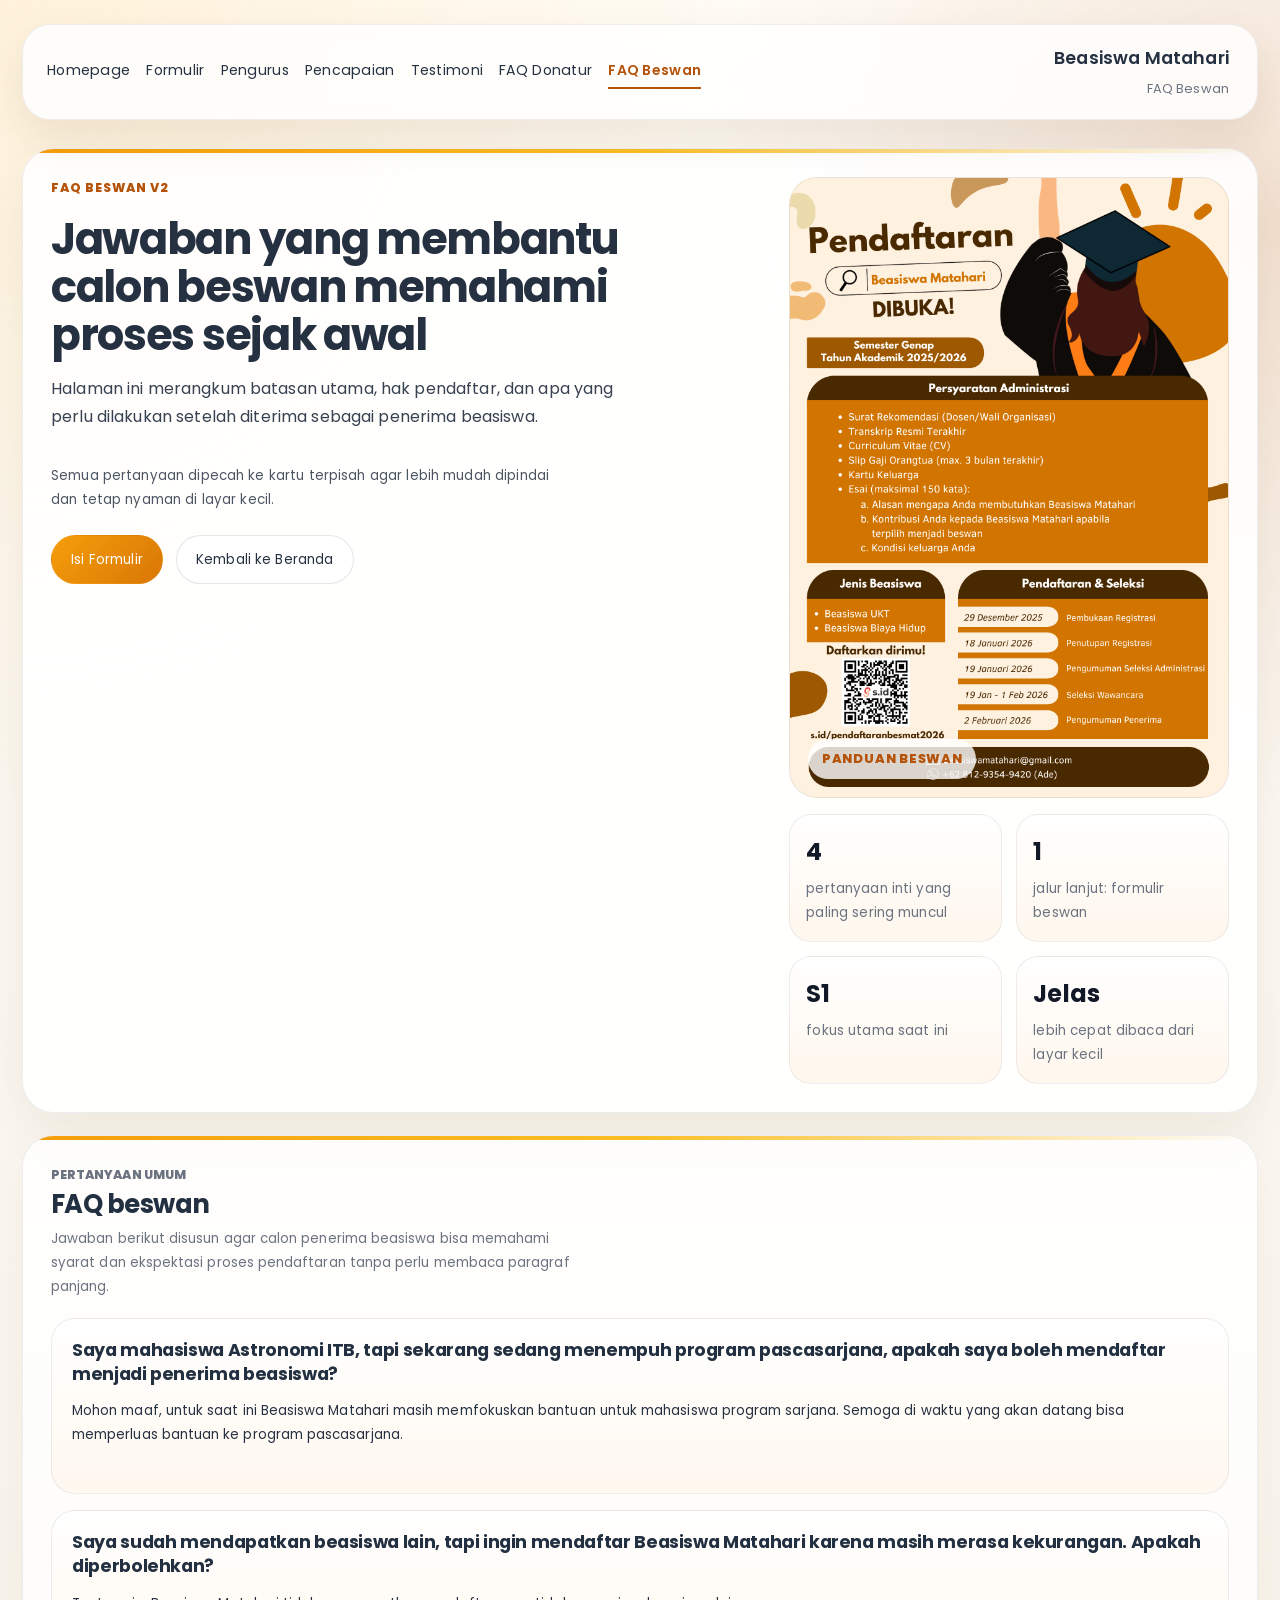
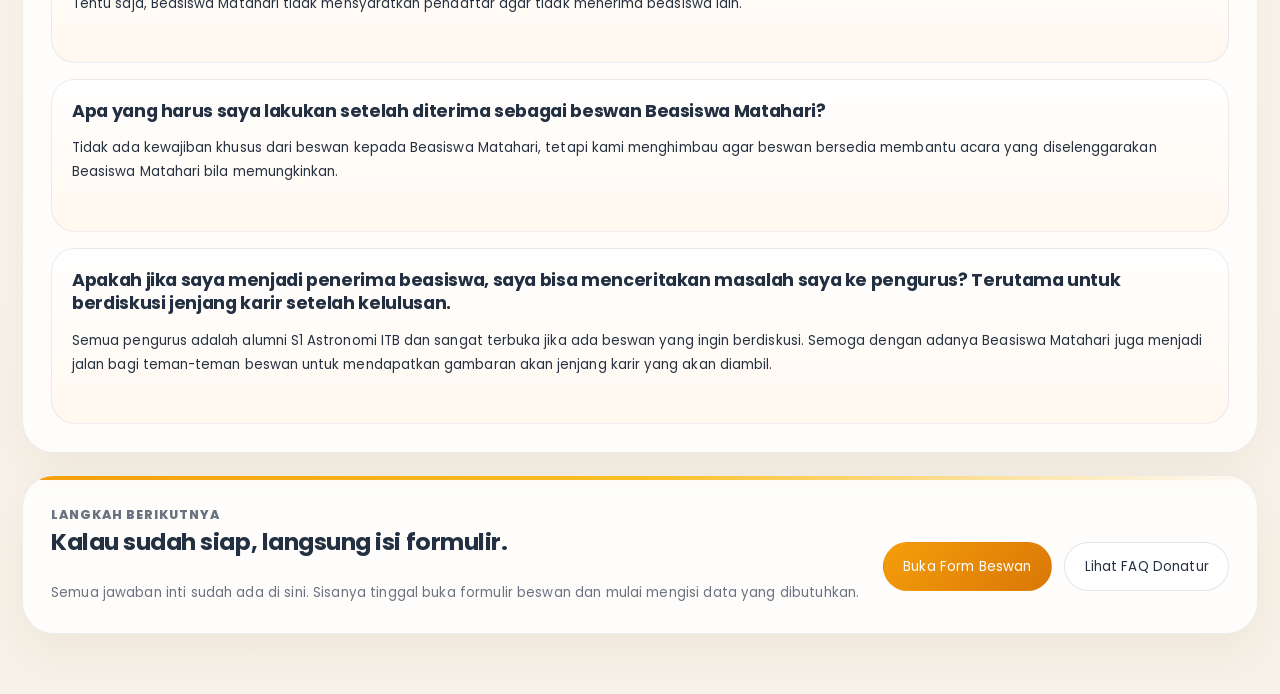
==== commit a6318d71: "feat: expand agent documentation framework, add MCP design assets, and update project site modules" ====
--- a/beswan-faq.html
+++ b/beswan-faq.html
@@ -1,118 +1,120 @@
-
 <!DOCTYPE HTML>
-<!--
-	Editorial by HTML5 UP
-	html5up.net | @ajlkn
-	Free for personal and commercial use under the CCA 3.0 license (html5up.net/license)
--->
 <html>
 	<head>
-		<title>FAQ Beswan</title>
+		<title>FAQ Beswan - Beasiswa Matahari</title>
 		<meta charset="utf-8" />
 		<meta name="viewport" content="width=device-width, initial-scale=1, user-scalable=no" />
 		<link rel="stylesheet" href="assets/css/main.css" />
 	</head>
-	<body class="is-preload">
+	<body class="is-preload bm-v2 bm-faq">
 
-		<!-- Wrapper -->
-			<div id="wrapper">
+		<div class="v2-shell">
+			<header class="v2-topbar">
+				<a class="brand" href="index.html">
+					<strong>Beasiswa Matahari</strong>
+					<span>FAQ beswan</span>
+				</a>
+				<nav class="v2-nav" aria-label="Navigasi utama">
+					<a href="index.html">Homepage</a>
+					<a href="formulir.html">Formulir</a>
+					<a href="pengurus.html">Pengurus</a>
+					<a href="pencapaian.html">Pencapaian</a>
+					<a href="testimoni.html">Testimoni</a>
+					<a href="donatur-faq.html">FAQ Donatur</a>
+					<a href="beswan-faq.html" aria-current="page">FAQ Beswan</a>
+				</nav>
+			</header>
 
-				<!-- Main -->
-					<div id="main">
-						<div class="inner">
-
-							<!-- Header -->
-								<header id="header">
-									<a href="index.html" class="logo"><strong>Editorial</strong> by HTML5 UP</a>
-									<ul class="icons">
-										<li><a href="#" class="icon brands fa-twitter"><span class="label">Twitter</span></a></li>
-										<li><a href="#" class="icon brands fa-facebook-f"><span class="label">Facebook</span></a></li>
-										<li><a href="#" class="icon brands fa-snapchat-ghost"><span class="label">Snapchat</span></a></li>
-										<li><a href="#" class="icon brands fa-instagram"><span class="label">Instagram</span></a></li>
-										<li><a href="#" class="icon brands fa-medium-m"><span class="label">Medium</span></a></li>
-									</ul>
-								</header>
-
-							<!-- Content -->
-								<section>
-									<header class="main">
-										<h1>FAQ Beswan</h1>
-									</header>
-
-									<!-- Content -->
-										<h2 id="content">Saya mahasiswa Astronomi ITB, tapi sekarang sedang menempuh program pascasarjana, apakah saya boleh mendaftar menjadi penerima beasiswa?</h2>
-										<p>Mohon maaf, untuk saat ini Beasiswa Matahari masih memfokuskan bantuan untuk mahasiswa program sarjana. Semoga di waktu yang akan datang bisa memperluas bantuan ke program pascasarjana.</p>
-										
-										<h2 id="content">Saya sudah mendapatkan beasiswa lain, tapi ingin mendaftar Beasiswa Matahari karena masih merasa kekurangan. Apakah diperbolehkan?</h2>
-										<p>Tentu saja, Beasiswa Matahari tidak mensyaratkan pendaftar agar tidak menerima beasiswa lain</p>
-									
-										<h2 id="content">Apa yang harus saya lakukan setelah diterima sebagai beswan Beasiswa Matahari?</h2>
-										<p>Tidak ada kewajiban tertentu beswan kepada Beasiswa Matahari, tapi kami menghimbau agar beswan bersedia membantu acara yang diselenggarakan Beasiswa Matahari.</p>
-										
-										<h2 id="content">Apakah jika saya menjadi penerima beasiswa, saya bisa menceritakan masalah saya ke pengurus? Terutama untuk berdiskusi jenjang karir setelah kelulusan.</h2>
-										<p>Semua pengurus adalah alumni S1 Astronomi ITB dan sangat terbuka jika ada beswan yang mau berdiskusi. Semoga dengan adanya Beasiswa Matahari juga menjadi jalan teman-teman beswan lebih memiliki gambaran akan jenjang karir yang akan diambil.</p>
-								
-									
-
-									<hr class="major" />
-
+			<main class="v2-main">
+				<section class="v2-card v2-hero">
+					<div class="v2-hero-copy">
+						<p class="eyebrow">FAQ Beswan v2</p>
+						<h1>Jawaban yang membantu calon beswan memahami proses sejak awal</h1>
+						<p class="v2-lead">Halaman ini merangkum batasan utama, hak pendaftar, dan apa yang perlu dilakukan setelah diterima sebagai penerima beasiswa.</p>
+						<p class="v2-copy">Semua pertanyaan dipecah ke kartu terpisah agar lebih mudah dipindai dan tetap nyaman di layar kecil.</p>
+						<div class="v2-actions">
+							<a href="formulir.html#beswan" class="v2-button primary">Isi Formulir</a>
+							<a href="index.html" class="v2-button">Kembali ke Beranda</a>
 						</div>
 					</div>
-						
-				<!-- Sidebar -->
-					<div id="sidebar">
-						<div class="inner">
 
+					<div class="v2-hero-visual">
+						<div class="hero-art">
+							<img src="images/poster_periode15.png" alt="Poster periode terbaru Beasiswa Matahari" />
+							<span class="hero-mark">Panduan beswan</span>
+						</div>
+						<div class="hero-asides">
+							<div class="mini-card">
+								<span class="value">4</span>
+								<span class="label">pertanyaan inti yang paling sering muncul</span>
+							</div>
+							<div class="mini-card">
+								<span class="value">1</span>
+								<span class="label">jalur lanjut: formulir beswan</span>
+							</div>
+							<div class="mini-card">
+								<span class="value">S1</span>
+								<span class="label">fokus utama saat ini</span>
+							</div>
+							<div class="mini-card">
+								<span class="value">Jelas</span>
+								<span class="label">lebih cepat dibaca dari layar kecil</span>
+							</div>
+						</div>
+					</div>
+				</section>
 
-							<!-- Search -->
-								<section id="search" class="alt">
-									<form method="post" action="#">
-										<input type="text" name="query" id="query" placeholder="Search" />
-									</form>
-								</section>
+				<section class="v2-section v2-card">
+					<div class="section-head">
+						<p class="eyebrow">Pertanyaan umum</p>
+						<h2>FAQ beswan</h2>
+						<p>Jawaban berikut disusun agar calon penerima beasiswa bisa memahami syarat dan ekspektasi proses pendaftaran tanpa perlu membaca paragraf panjang.</p>
+					</div>
 
+					<div class="v2-grid">
+						<article class="stack-card">
+							<h3>Saya mahasiswa Astronomi ITB, tapi sekarang sedang menempuh program pascasarjana, apakah saya boleh mendaftar menjadi penerima beasiswa?</h3>
+							<p>Mohon maaf, untuk saat ini Beasiswa Matahari masih memfokuskan bantuan untuk mahasiswa program sarjana. Semoga di waktu yang akan datang bisa memperluas bantuan ke program pascasarjana.</p>
+						</article>
 
-							<!-- Menu -->
-								<nav id="menu">
-									<header class="major">
-										<h2>Menu</h2>
-									</header>
-									<ul>
-										<li><a href="index.html">Homepage</a></li>
-										<li><a href="pencapaian.html">Pencapaian</a></li>
-										<li><a href="formulir.html">Formulir</a></li>
-										<li><a href="testimoni.html">Testimoni</a></li>
-		
-										<li>
-											<span class="opener">FAQ</span>
-											<ul>
-												<li><a href="donatur-faq.html">FAQ Donatur</a></li>
-												<li><a href="beswan-faq.html">FAQ Beswan</a></li>
-											</ul>
-										</li>
-									</ul>
-								</nav>
+						<article class="stack-card">
+							<h3>Saya sudah mendapatkan beasiswa lain, tapi ingin mendaftar Beasiswa Matahari karena masih merasa kekurangan. Apakah diperbolehkan?</h3>
+							<p>Tentu saja, Beasiswa Matahari tidak mensyaratkan pendaftar agar tidak menerima beasiswa lain.</p>
+						</article>
 
-							<!-- Section -->
-								<section>
-									<header class="major">
-										<h2>Kontak kami</h2>
-									</header>
-									<p>Jika anda ingin memperoleh informasi lebih lanjut terkait donasi atau pendaftaran, silakan hubungi tim kami:</p>
-									<ul class="contact">
-										<li class="icon solid fa-envelope"><a href="#">beasiswamatahari@gmail.com</a></li>
-										<li class="icon solid fa-phone">+62-857-4636-3633 (Charisma Fadzri T.)</li>
-									</ul>
-								</section>
+						<article class="stack-card">
+							<h3>Apa yang harus saya lakukan setelah diterima sebagai beswan Beasiswa Matahari?</h3>
+							<p>Tidak ada kewajiban khusus dari beswan kepada Beasiswa Matahari, tetapi kami menghimbau agar beswan bersedia membantu acara yang diselenggarakan Beasiswa Matahari bila memungkinkan.</p>
+						</article>
 
-			</div>
+						<article class="stack-card">
+							<h3>Apakah jika saya menjadi penerima beasiswa, saya bisa menceritakan masalah saya ke pengurus? Terutama untuk berdiskusi jenjang karir setelah kelulusan.</h3>
+							<p>Semua pengurus adalah alumni S1 Astronomi ITB dan sangat terbuka jika ada beswan yang ingin berdiskusi. Semoga dengan adanya Beasiswa Matahari juga menjadi jalan bagi teman-teman beswan untuk mendapatkan gambaran akan jenjang karir yang akan diambil.</p>
+						</article>
+					</div>
+				</section>
 
-		<!-- Scripts -->
-			<script src="assets/js/jquery.min.js"></script>
-			<script src="assets/js/browser.min.js"></script>
-			<script src="assets/js/breakpoints.min.js"></script>
-			<script src="assets/js/util.js"></script>
-			<script src="assets/js/main.js"></script>
+				<section class="v2-section v2-card">
+					<div class="footer-cta">
+						<div>
+							<p class="eyebrow">Langkah berikutnya</p>
+							<h2>Kalau sudah siap, langsung isi formulir.</h2>
+							<p>Semua jawaban inti sudah ada di sini. Sisanya tinggal buka formulir beswan dan mulai mengisi data yang dibutuhkan.</p>
+						</div>
+						<div class="v2-actions">
+							<a href="formulir.html#beswan" class="v2-button primary">Buka Form Beswan</a>
+							<a href="donatur-faq.html" class="v2-button">Lihat FAQ Donatur</a>
+						</div>
+					</div>
+				</section>
+			</main>
+		</div>
+
+		<script src="assets/js/jquery.min.js"></script>
+		<script src="assets/js/browser.min.js"></script>
+		<script src="assets/js/breakpoints.min.js"></script>
+		<script src="assets/js/util.js"></script>
+		<script src="assets/js/main.js"></script>
 
 	</body>
 </html>
--- a/assets/css/main.css
+++ b/assets/css/main.css
@@ -1,5 +1,5 @@
 @import url(fontawesome-all.min.css);
-@import url("https://fonts.googleapis.com/css?family=Open+Sans:400,600,400italic,600italic|Roboto+Slab:400,700");
+@import url("https://fonts.googleapis.com/css2?family=Poppins:wght@400;500;600;700;800&display=swap");
 /*
 	Editorial by HTML5 UP
 	html5up.net | @ajlkn
@@ -72,13 +72,16 @@
     min-width: 320px; } }
 
 html {
-  box-sizing: border-box; }
+  box-sizing: border-box;
+  scroll-behavior: smooth; }
 
 *, *:before, *:after {
   box-sizing: inherit; }
 
 body {
-  background: #ffffff; }
+  background: #ffffff;
+  -webkit-font-smoothing: antialiased;
+  text-rendering: optimizeLegibility; }
   body.is-preload *, body.is-preload *:before, body.is-preload *:after, body.is-resizing *, body.is-resizing *:before, body.is-resizing *:after {
     -moz-animation: none !important;
     -webkit-animation: none !important;
@@ -92,10 +95,11 @@
 /* Type */
 body, input, select, textarea {
   color: #7f888f;
-  font-family: "Open Sans", sans-serif;
+  font-family: "Poppins", sans-serif;
   font-size: 13pt;
   font-weight: 400;
-  line-height: 1.65; }
+  letter-spacing: 0.01em;
+  line-height: 1.78; }
   @media screen and (max-width: 1680px) {
     body, input, select, textarea {
       font-size: 11pt; } }
@@ -132,9 +136,10 @@
 
 h1, h2, h3, h4, h5, h6 {
   color: #3d4449;
-  font-family: "Roboto Slab", serif;
+  font-family: "Poppins", sans-serif;
   font-weight: 700;
-  line-height: 1.5;
+  letter-spacing: -0.02em;
+  line-height: 1.35;
   margin: 0 0 1em 0; }
   h1 a, h2 a, h3 a, h4 a, h5 a, h6 a {
     color: inherit;
@@ -144,7 +149,7 @@
 h1 {
   font-size: 4em;
   margin: 0 0 0.5em 0;
-  line-height: 1.3; }
+  line-height: 1.18; }
 
 h2 {
   font-size: 1.75em; }
@@ -172,7 +177,7 @@
 @media screen and (max-width: 736px) {
   h1 {
     font-size: 2em;
-    line-height: 1.4; }
+    line-height: 1.28; }
   h2 {
     font-size: 1.5em; } }
 
@@ -990,11 +995,12 @@
   text-align: center; }
 
 header p {
-  font-family: "Roboto Slab", serif;
+  font-family: "Poppins", sans-serif;
   font-size: 1em;
-  font-weight: 400;
-  letter-spacing: 0.075em;
-  margin-top: -0.5em;
+  font-weight: 500;
+  letter-spacing: 0.03em;
+  line-height: 1.55;
+  margin-top: -0.35em;
   text-transform: uppercase; }
 
 header.major > :last-child {
@@ -1499,11 +1505,11 @@
   color: #f56a6a !important;
   cursor: pointer;
   display: inline-block;
-  font-family: "Roboto Slab", serif;
+  font-family: "Poppins", sans-serif;
   font-size: 0.8em;
   font-weight: 700;
   height: 3.5em;
-  letter-spacing: 0.075em;
+  letter-spacing: 0.04em;
   line-height: 3.5em;
   padding: 0 2.25em;
   text-align: center;
@@ -2087,7 +2093,7 @@
   #header .logo {
     border-bottom: 0;
     color: inherit;
-    font-family: "Roboto Slab", serif;
+    font-family: "Poppins", sans-serif;
     font-size: 1.125em; }
   #header .icons {
     text-align: right; }
@@ -2199,9 +2205,9 @@
   -ms-user-select: none;
   user-select: none;
   color: #3d4449;
-  font-family: "Roboto Slab", serif;
-  font-weight: 400;
-  letter-spacing: 0.075em;
+  font-family: "Poppins", sans-serif;
+  font-weight: 500;
+  letter-spacing: 0.04em;
   list-style: none;
   margin-bottom: 0;
   padding: 0;
@@ -2267,7 +2273,1367 @@
     #menu > ul > li > ul > li {
       margin: 0.125em 0 0 0;
       padding: 0.125em 0 0 0; }
-  #menu > ul > li:first-child {
-    border-top: 0;
-    margin-top: 0;
-    padding-top: 0; }
+#menu > ul > li:first-child {
+  border-top: 0;
+  margin-top: 0;
+  padding-top: 0; }
+
+/* Beasiswa Matahari custom theme */
+:root {
+  --bm-bg: #f7f1e7;
+  --bm-surface: rgba(255, 255, 255, 0.92);
+  --bm-surface-strong: #ffffff;
+  --bm-text: #233041;
+  --bm-muted: #657181;
+  --bm-border: rgba(37, 48, 63, 0.1);
+  --bm-accent: #d97706;
+  --bm-accent-dark: #b45309;
+  --bm-shadow: 0 18px 45px rgba(95, 58, 11, 0.12);
+}
+
+html {
+  background:
+    radial-gradient(circle at top left, rgba(217, 119, 6, 0.14), transparent 28%),
+    radial-gradient(circle at bottom right, rgba(180, 83, 9, 0.12), transparent 26%),
+    linear-gradient(180deg, #fffdf8 0%, var(--bm-bg) 100%);
+}
+
+body {
+  background: transparent;
+  color: var(--bm-muted);
+}
+
+strong, b, h1, h2, h3, h4, h5, h6 {
+  color: var(--bm-text);
+}
+
+a {
+  color: var(--bm-accent);
+}
+
+a:hover {
+  border-bottom-color: var(--bm-accent);
+}
+
+#wrapper {
+  background: transparent;
+}
+
+#main {
+  background: transparent;
+}
+
+#main > .inner {
+  max-width: 1200px;
+  padding: 3.5em 3em 2.5em;
+}
+
+#header {
+  align-items: center;
+  background: var(--bm-surface);
+  border: 1px solid var(--bm-border);
+  border-radius: 22px;
+  box-shadow: var(--bm-shadow);
+  gap: 1rem;
+  margin-bottom: 2rem;
+  padding: 1rem 1.35rem;
+  backdrop-filter: blur(14px);
+}
+
+#header .logo {
+  border: 0;
+  color: var(--bm-text);
+  display: flex;
+  flex-direction: column;
+  gap: 0.15rem;
+  letter-spacing: 0.02em;
+  line-height: 1.2;
+}
+
+#header .logo strong {
+  color: var(--bm-accent);
+  font-size: 1.05em;
+  letter-spacing: 0.12em;
+  text-transform: uppercase;
+}
+
+#header .logo::after {
+  color: var(--bm-muted);
+  content: "Portal informasi beasiswa dan donasi";
+  font-size: 0.76em;
+  letter-spacing: 0.08em;
+  text-transform: uppercase;
+}
+
+#header .icons:empty {
+  display: none;
+}
+
+#main > .inner > section,
+#main > .inner > article.content-card,
+#main > .inner > section.content-card {
+  background: var(--bm-surface);
+  border: 1px solid var(--bm-border);
+  border-radius: 24px;
+  box-shadow: var(--bm-shadow);
+  margin-bottom: 0;
+  padding: 2rem;
+  position: relative;
+  overflow: hidden;
+}
+
+#main > .inner > section::before,
+.content-card::before {
+  background: linear-gradient(90deg, rgba(217, 119, 6, 0.85), rgba(245, 158, 11, 0.35), transparent);
+  content: "";
+  height: 4px;
+  left: 0;
+  position: absolute;
+  top: 0;
+  width: 100%;
+}
+
+.content-card > p,
+.content-card > ul,
+.content-card > ol,
+.content-card > .posts,
+.content-card > .table-wrapper {
+  max-width: 100%;
+}
+
+#banner {
+  align-items: center;
+  background: linear-gradient(135deg, rgba(217, 119, 6, 0.12), rgba(255, 255, 255, 0.96));
+  display: grid;
+  gap: 2rem;
+  grid-template-columns: minmax(0, 1.2fr) minmax(260px, 0.9fr);
+  overflow: hidden;
+}
+
+#banner .content {
+  max-width: 44rem;
+}
+
+#banner .content header h1 {
+  font-size: 3.1em;
+  letter-spacing: -0.03em;
+  line-height: 1.15;
+  margin-bottom: 0.3em;
+}
+
+#banner .content .eyebrow {
+  color: var(--bm-accent);
+  font-size: 0.78em;
+  font-weight: 700;
+  letter-spacing: 0.18em;
+  margin-bottom: 0.95rem;
+  text-transform: uppercase;
+}
+
+#banner .content .lead {
+  color: var(--bm-text);
+  font-size: 1.05em;
+  max-width: 60ch;
+}
+
+#banner .actions,
+.cta-row,
+.actions {
+  display: flex;
+  flex-wrap: wrap;
+  gap: 0.75rem;
+  margin: 1.5rem 0 0;
+}
+
+.button,
+input[type="submit"],
+input[type="reset"],
+input[type="button"],
+.actions .button {
+  background: linear-gradient(135deg, var(--bm-accent), var(--bm-accent-dark));
+  border: 0;
+  border-radius: 999px;
+  box-shadow: 0 10px 20px rgba(180, 83, 9, 0.18);
+  color: #fff !important;
+  letter-spacing: 0.02em;
+  transform: translateY(0);
+}
+
+.button:hover,
+input[type="submit"]:hover,
+input[type="reset"]:hover,
+input[type="button"]:hover,
+.actions .button:hover {
+  background: linear-gradient(135deg, #ea8f1a, #c9630a);
+  color: #fff !important;
+  transform: translateY(-1px);
+}
+
+.button.primary {
+  color: #fff !important;
+}
+
+#banner .image.object {
+  border-radius: 22px;
+  box-shadow: inset 0 0 0 1px var(--bm-border), var(--bm-shadow);
+  min-height: 100%;
+  overflow: hidden;
+}
+
+#banner .image.object img {
+  height: 100%;
+  object-fit: cover;
+  width: 100%;
+}
+
+.posts {
+  display: grid;
+  gap: 1.5rem;
+  grid-template-columns: repeat(2, minmax(0, 1fr));
+}
+
+.posts article {
+  background: linear-gradient(180deg, #ffffff 0%, #fff8ef 100%);
+  border: 1px solid var(--bm-border);
+  border-radius: 20px;
+  box-shadow: 0 12px 30px rgba(15, 23, 42, 0.08);
+  padding: 1.5rem;
+  display: flex;
+  flex-direction: column;
+  gap: 0.85rem;
+}
+
+.posts article .image {
+  border-radius: 16px;
+  margin-bottom: 1rem;
+  overflow: hidden;
+}
+
+.posts article .image img {
+  transition: transform 0.25s ease;
+}
+
+.posts article:hover .image img {
+  transform: scale(1.02);
+}
+
+.posts article:hover,
+.qa-item:hover {
+  box-shadow: 0 18px 36px rgba(15, 23, 42, 0.12);
+  transform: translateY(-2px);
+}
+
+.posts article h3 {
+  font-size: 1.1em;
+  margin-top: 0.35rem;
+}
+
+.content-card p {
+  max-width: 75ch;
+}
+
+.content-card h2 {
+  border-top: 1px solid var(--bm-border);
+  font-size: 1.35em;
+  margin-top: 2rem;
+  padding-top: 1rem;
+}
+
+.content-card h2:first-of-type {
+  border-top: 0;
+  margin-top: 0;
+  padding-top: 0;
+}
+
+.content-card h3 {
+  font-size: 1.08em;
+  margin-top: 1.75rem;
+}
+
+.content-card ul,
+.content-card ol {
+  padding-left: 1.25rem;
+}
+
+.content-card ul li,
+.content-card ol li {
+  margin-bottom: 0.5rem;
+}
+
+.content-card .actions {
+  margin-top: 1.75rem;
+}
+
+.qa-grid {
+  display: grid;
+  gap: 1rem;
+  grid-template-columns: repeat(auto-fit, minmax(280px, 1fr));
+  margin-top: 1.5rem;
+}
+
+.qa-item {
+  background: linear-gradient(180deg, #ffffff 0%, #fff7ed 100%);
+  border: 1px solid var(--bm-border);
+  border-radius: 18px;
+  box-shadow: 0 12px 24px rgba(15, 23, 42, 0.06);
+  padding: 1.25rem 1.35rem;
+}
+
+.qa-item h2 {
+  font-size: 1.05em;
+  margin-bottom: 0.75rem;
+}
+
+.qa-item p {
+  margin-bottom: 0;
+}
+
+.hero-grid,
+.feature-split {
+  display: grid;
+  gap: 1.5rem;
+  grid-template-columns: minmax(0, 1.2fr) minmax(280px, 0.8fr);
+  align-items: start;
+}
+
+.hero-panel,
+.info-panel,
+.package-card,
+.link-card,
+.timeline-item,
+.stat-card {
+  background: linear-gradient(180deg, #ffffff 0%, #fff8ef 100%);
+  border: 1px solid var(--bm-border);
+  border-radius: 20px;
+  box-shadow: 0 12px 30px rgba(15, 23, 42, 0.08);
+}
+
+.hero-panel,
+.info-panel {
+  padding: 1.5rem;
+}
+
+.hero-panel {
+  display: grid;
+  gap: 1rem;
+}
+
+.hero-panel .stat-grid,
+.metric-grid,
+.quick-grid,
+.package-grid {
+  display: grid;
+  gap: 1rem;
+}
+
+.hero-panel .stat-grid,
+.metric-grid {
+  grid-template-columns: repeat(2, minmax(0, 1fr));
+}
+
+.stat-card,
+.link-card,
+.package-card {
+  padding: 1rem 1.05rem;
+}
+
+.stat-card .value,
+.metric-card .value {
+  color: var(--bm-text);
+  display: block;
+  font-family: "Poppins", sans-serif;
+  font-size: 1.3em;
+  font-weight: 700;
+  margin-bottom: 0.25rem;
+}
+
+.stat-card .label,
+.metric-card .label {
+  color: var(--bm-muted);
+  font-size: 0.85em;
+}
+
+.quick-grid {
+  grid-template-columns: repeat(4, minmax(0, 1fr));
+}
+
+.link-card {
+  display: flex;
+  flex-direction: column;
+  gap: 0.45rem;
+  text-decoration: none;
+}
+
+.link-card:hover {
+  color: inherit;
+}
+
+.link-card strong {
+  font-size: 1.02em;
+}
+
+.link-card span {
+  color: var(--bm-muted);
+  font-size: 0.92em;
+}
+
+.package-grid {
+  grid-template-columns: repeat(2, minmax(0, 1fr));
+}
+
+.package-card h3 {
+  margin-bottom: 0.55rem;
+}
+
+.package-card ul {
+  padding-left: 1.1rem;
+}
+
+.timeline-list {
+  display: grid;
+  gap: 0.75rem;
+}
+
+.timeline-item {
+  display: grid;
+  gap: 0.75rem;
+  grid-template-columns: minmax(5.5rem, 7.5rem) minmax(0, 1fr);
+  padding: 1rem 1.1rem;
+}
+
+.timeline-date {
+  color: var(--bm-accent-dark);
+  font-family: "Poppins", sans-serif;
+  font-weight: 700;
+}
+
+.media-grid {
+  display: grid;
+  gap: 1rem;
+  grid-template-columns: repeat(2, minmax(0, 1fr));
+}
+
+.media-grid .image {
+  border-radius: 16px;
+  overflow: hidden;
+}
+
+.table-wrapper {
+  background: var(--bm-surface-strong);
+  border: 1px solid var(--bm-border);
+  border-radius: 18px;
+  box-shadow: var(--bm-shadow);
+  padding: 0.25rem;
+  overflow: auto;
+}
+
+table {
+  min-width: 100%;
+  background: #ffffff;
+}
+
+table thead {
+  background: linear-gradient(135deg, rgba(217, 119, 6, 0.12), rgba(245, 158, 11, 0.08));
+}
+
+table th,
+table td {
+  padding: 0.85rem 1rem;
+}
+
+table thead th {
+  color: var(--bm-text);
+  font-size: 0.82em;
+  letter-spacing: 0.04em;
+  text-transform: uppercase;
+}
+
+table tbody tr:nth-child(odd) {
+  background: rgba(247, 241, 231, 0.55);
+}
+
+table tbody tr:hover {
+  background: rgba(217, 119, 6, 0.07);
+}
+
+hr.major {
+  margin: 2.25rem 0;
+}
+
+#sidebar {
+  color: #e9eef5;
+}
+
+#sidebar .inner {
+  background: linear-gradient(180deg, #121826 0%, #1f2937 100%);
+  border-left: 1px solid rgba(255, 255, 255, 0.08);
+  box-shadow: -8px 0 30px rgba(15, 23, 42, 0.18);
+}
+
+#sidebar h1,
+#sidebar h2,
+#sidebar h3,
+#sidebar h4,
+#sidebar h5,
+#sidebar h6,
+#sidebar .logo,
+#sidebar .contact,
+#sidebar .contact a,
+#sidebar #menu ul,
+#sidebar #menu ul a,
+#sidebar #menu ul span {
+  color: #f8fafc;
+}
+
+#sidebar a:hover,
+#sidebar #menu ul a:hover,
+#sidebar #menu ul span:hover {
+  color: #fbbf24;
+}
+
+#sidebar .contact li {
+  border-color: rgba(255, 255, 255, 0.12);
+}
+
+#sidebar .toggle {
+  background: linear-gradient(135deg, var(--bm-accent), var(--bm-accent-dark));
+  border: 0;
+  box-shadow: 0 12px 20px rgba(180, 83, 9, 0.18);
+}
+
+#footer .copyright {
+  color: var(--bm-muted);
+}
+
+@media screen and (max-width: 980px) {
+  #main > .inner {
+    padding: 1.75rem 1.1rem 2rem;
+  }
+
+  #header {
+    border-radius: 18px;
+    padding: 0.9rem 1rem;
+  }
+
+  #banner {
+    grid-template-columns: 1fr;
+  }
+
+  #banner .content header h1 {
+    font-size: 2.35em;
+  }
+
+  .posts {
+    grid-template-columns: 1fr;
+  }
+
+  .qa-grid {
+    grid-template-columns: 1fr;
+  }
+
+  .hero-grid,
+  .feature-split,
+  .quick-grid,
+  .package-grid,
+  .media-grid {
+    grid-template-columns: 1fr;
+  }
+
+  .hero-panel .stat-grid,
+  .metric-grid {
+    grid-template-columns: 1fr;
+  }
+}
+
+@media screen and (max-width: 736px) {
+  #main > .inner > section,
+  #main > .inner > article.content-card,
+  #main > .inner > section.content-card {
+    padding: 1.25rem;
+  }
+
+  #banner .content header h1 {
+    font-size: 1.95em;
+  }
+
+  #header .logo::after {
+    font-size: 0.68em;
+  }
+
+  .content-card {
+    padding: 1.25rem;
+  }
+
+  .timeline-item {
+    grid-template-columns: 1fr;
+  }
+}
+
+/* V2 Shell */
+body.bm-v2 {
+  background:
+    radial-gradient(circle at top left, rgba(255, 206, 120, 0.24), transparent 32%),
+    radial-gradient(circle at right 10%, rgba(180, 83, 9, 0.16), transparent 24%),
+    linear-gradient(180deg, #fffdf8 0%, #f7f1e7 100%);
+  color: #253041;
+}
+
+body.bm-v2,
+body.bm-v2 input,
+body.bm-v2 select,
+body.bm-v2 textarea {
+  font-family: "Poppins", sans-serif;
+  letter-spacing: 0.01em;
+  line-height: 1.78;
+}
+
+body.bm-v2::before {
+  background:
+    radial-gradient(circle at 18% 12%, rgba(255, 255, 255, 0.8), transparent 0 22%),
+    radial-gradient(circle at 82% 8%, rgba(255, 184, 77, 0.2), transparent 0 18%);
+  content: "";
+  inset: 0;
+  pointer-events: none;
+  position: fixed;
+  z-index: -1;
+}
+
+body.bm-v2 a {
+  border-bottom: 0;
+}
+
+body.bm-v2 .v2-shell {
+  margin: 0 auto;
+  max-width: 1320px;
+  padding: 24px 22px 60px;
+}
+
+body.bm-v2 .v2-topbar {
+  align-items: center;
+  background: rgba(255, 255, 255, 0.82);
+  border: 1px solid rgba(37, 48, 63, 0.08);
+  border-radius: 28px;
+  box-shadow: 0 18px 40px rgba(78, 49, 13, 0.09);
+  display: flex;
+  gap: 1.5rem;
+  flex-direction: row-reverse;
+  justify-content: space-between;
+  margin-bottom: 28px;
+  padding: 1.15rem 1.75rem 1.15rem 1.5rem;
+  position: sticky;
+  top: 18px;
+  backdrop-filter: blur(18px);
+  z-index: 40;
+}
+
+body.bm-v2 .brand {
+  display: flex;
+  flex-direction: column;
+  gap: 0.2rem;
+  align-items: flex-end;
+  min-width: 15rem;
+  text-align: right;
+}
+
+body.bm-v2 .brand strong {
+  color: #253041;
+  font-family: "Poppins", sans-serif;
+  font-size: 1.1rem;
+  letter-spacing: 0.01em;
+  text-transform: capitalize;
+}
+
+body.bm-v2 .brand span {
+  color: #6b7280;
+  font-size: 0.8rem;
+  letter-spacing: 0.01em;
+  text-transform: capitalize;
+}
+
+body.bm-v2 .v2-nav {
+  display: flex;
+  flex-wrap: wrap;
+  gap: 0.4rem 1rem;
+  justify-content: flex-start;
+  margin-left: 0;
+}
+
+body.bm-v2 .v2-nav a {
+  background: transparent;
+  border-bottom: 2px solid transparent;
+  color: #253041;
+  display: inline-flex;
+  font-size: 0.88rem;
+  letter-spacing: 0.02em;
+  padding: 0.2rem 0 0.25rem;
+}
+
+body.bm-v2 .v2-nav a:hover {
+  color: #b45309 !important;
+  border-bottom-color: #f59e0b;
+}
+
+body.bm-v2 .v2-nav a[aria-current="page"] {
+  color: #b45309;
+  border-bottom-color: #b45309;
+  font-weight: 600;
+}
+
+body.bm-v2 .v2-main {
+  display: grid;
+  gap: 1.4rem;
+}
+
+body.bm-v2 .v2-hero {
+  align-items: stretch;
+  display: grid;
+  gap: 1.4rem;
+  grid-template-columns: minmax(0, 1.3fr) minmax(320px, 0.9fr);
+}
+
+body.bm-v2 .v2-card {
+  background: rgba(255, 255, 255, 0.9);
+  border: 1px solid rgba(37, 48, 63, 0.08);
+  border-radius: 32px;
+  box-shadow: 0 18px 50px rgba(78, 49, 13, 0.08);
+  overflow: hidden;
+  position: relative;
+  color: #253041;
+}
+
+body.bm-v2 .v2-card::before {
+  background: linear-gradient(90deg, #f59e0b, #fbbf24, transparent);
+  content: "";
+  height: 4px;
+  left: 0;
+  position: absolute;
+  top: 0;
+  width: 100%;
+}
+
+body.bm-v2 .v2-hero-copy,
+body.bm-v2 .v2-hero-visual,
+body.bm-v2 .v2-section {
+  padding: 28px;
+}
+
+body.bm-v2 .eyebrow {
+  color: #b45309;
+  font-size: 0.78rem;
+  font-weight: 800;
+  letter-spacing: 0.08em;
+  margin-bottom: 1rem;
+  text-transform: uppercase;
+}
+
+body.bm-v2 .v2-hero h1 {
+  font-size: clamp(2rem, 3.4vw, 3.4rem);
+  letter-spacing: -0.03em;
+  line-height: 1.1;
+  margin-bottom: 1rem;
+  max-width: 100%;
+  color: #253041;
+  text-align: left;
+}
+
+body.bm-v2 .v2-lead {
+  color: #374151;
+  font-size: 1rem;
+  max-width: 58ch;
+  text-align: left;
+}
+
+body.bm-v2 .v2-copy {
+  margin-bottom: 1rem;
+  max-width: 66ch;
+  color: #4b5563;
+  text-align: left;
+}
+
+body.bm-v2 .v2-actions {
+  display: flex;
+  flex-wrap: wrap;
+  gap: 0.8rem;
+  margin-top: 1.5rem;
+}
+
+body.bm-v2 .v2-button,
+body.bm-v2 .actions .button,
+body.bm-v2 .button {
+  align-items: center;
+  background: #fff;
+  border: 1px solid rgba(37, 48, 63, 0.12);
+  border-radius: 999px;
+  color: #253041 !important;
+  display: inline-flex;
+  gap: 0.45rem;
+  justify-content: center;
+  line-height: 1.35;
+  max-width: 100%;
+  text-align: center;
+  white-space: normal;
+  padding: 0.9rem 1.2rem;
+}
+
+body.bm-v2 .v2-button.primary,
+body.bm-v2 .actions .button.primary,
+body.bm-v2 .button.primary {
+  background: linear-gradient(135deg, #f59e0b, #d97706);
+  border-color: transparent;
+  color: #fff !important;
+}
+
+body.bm-v2 .v2-button:hover,
+body.bm-v2 .actions .button:hover,
+body.bm-v2 .button:hover {
+  border-color: rgba(180, 83, 9, 0.2);
+  transform: translateY(-1px);
+}
+
+body.bm-v2 .v2-hero-visual {
+  display: grid;
+  gap: 1rem;
+}
+
+body.bm-v2 .hero-art {
+  background:
+    radial-gradient(circle at 20% 20%, rgba(255, 255, 255, 0.85), transparent 0 22%),
+    linear-gradient(160deg, rgba(245, 158, 11, 0.18), rgba(180, 83, 9, 0.08));
+  border: 1px solid rgba(37, 48, 63, 0.08);
+  border-radius: 28px;
+  min-height: 340px;
+  overflow: hidden;
+  position: relative;
+}
+
+body.bm-v2 .hero-art img {
+  display: block;
+  height: 100%;
+  object-fit: cover;
+  width: 100%;
+}
+
+body.bm-v2 .hero-art .hero-mark {
+  background: rgba(255, 255, 255, 0.8);
+  border-radius: 999px;
+  bottom: 18px;
+  color: #b45309;
+  font-size: 0.8rem;
+  font-weight: 800;
+  left: 18px;
+  letter-spacing: 0.06em;
+  padding: 0.55rem 0.85rem;
+  position: absolute;
+  text-transform: uppercase;
+}
+
+body.bm-v2 .hero-asides {
+  display: grid;
+  gap: 0.9rem;
+  grid-template-columns: repeat(2, minmax(0, 1fr));
+}
+
+body.bm-v2 .mini-card {
+  background: linear-gradient(180deg, #fff 0%, #fff7ed 100%);
+  border: 1px solid rgba(37, 48, 63, 0.08);
+  border-radius: 22px;
+  padding: 1rem;
+  color: #253041;
+}
+
+body.bm-v2 .mini-card .value {
+  color: #111827;
+  display: block;
+  font-family: "Poppins", sans-serif;
+  font-size: 1.5rem;
+  font-weight: 700;
+  margin-bottom: 0.2rem;
+}
+
+body.bm-v2 .mini-card .label {
+  color: #6b7280;
+  font-size: 0.84rem;
+}
+
+body.bm-v2 .v2-section {
+  background: rgba(255, 255, 255, 0.82);
+  border: 1px solid rgba(37, 48, 63, 0.08);
+  border-radius: 32px;
+  box-shadow: 0 18px 50px rgba(78, 49, 13, 0.06);
+  color: #253041;
+}
+
+body.bm-v2 .section-head {
+  margin-bottom: 1.2rem;
+}
+
+body.bm-v2 .section-head h2 {
+  font-size: clamp(1.6rem, 2vw, 2.2rem);
+  margin-bottom: 0.4rem;
+}
+
+body.bm-v2 .section-head p {
+  color: #6b7280;
+  margin-bottom: 0;
+  max-width: 68ch;
+}
+
+body.bm-v2 .v2-grid {
+  display: grid;
+  gap: 1rem;
+}
+
+body.bm-v2 .quick-grid {
+  grid-template-columns: repeat(4, minmax(0, 1fr));
+}
+
+body.bm-v2 .quick-card {
+  background: linear-gradient(180deg, #fff 0%, #fff7ed 100%);
+  border: 1px solid rgba(37, 48, 63, 0.08);
+  border-radius: 24px;
+  color: #253041;
+  display: flex;
+  flex-direction: column;
+  gap: 0.55rem;
+  min-height: 140px;
+  padding: 1.2rem;
+}
+
+body.bm-v2 .quick-card strong {
+  font-size: 1.02rem;
+}
+
+body.bm-v2 .quick-card span {
+  color: #6b7280;
+  font-size: 0.92rem;
+}
+
+body.bm-v2 .split-grid {
+  display: grid;
+  gap: 1.2rem;
+  grid-template-columns: minmax(0, 1.05fr) minmax(280px, 0.95fr);
+}
+
+body.bm-v2 .stack-card {
+  background: linear-gradient(180deg, #fff 0%, #fff8ef 100%);
+  border: 1px solid rgba(37, 48, 63, 0.08);
+  border-radius: 24px;
+  padding: 1.25rem;
+  color: #253041;
+}
+
+body.bm-v2 .stack-card h3 {
+  font-size: 1.1rem;
+  margin-bottom: 0.8rem;
+}
+
+body.bm-v2 .stack-card ul,
+body.bm-v2 .stack-card ol {
+  padding-left: 1.15rem;
+}
+
+body.bm-v2 .timeline {
+  display: grid;
+  gap: 0.8rem;
+}
+
+body.bm-v2 .timeline-item {
+  background: rgba(255, 255, 255, 0.88);
+  border: 1px solid rgba(37, 48, 63, 0.08);
+  border-radius: 18px;
+  display: grid;
+  gap: 0.8rem;
+  grid-template-columns: 110px minmax(0, 1fr);
+  padding: 1rem 1.05rem;
+  color: #253041;
+}
+
+body.bm-v2 .timeline-date {
+  color: #b45309;
+  font-family: "Poppins", sans-serif;
+  font-weight: 700;
+}
+
+body.bm-v2 .package-grid {
+  grid-template-columns: repeat(2, minmax(0, 1fr));
+}
+
+body.bm-v2 .package-card {
+  background: linear-gradient(180deg, #fff 0%, #fff7ed 100%);
+  border: 1px solid rgba(37, 48, 63, 0.08);
+  border-radius: 24px;
+  padding: 1.25rem;
+  color: #253041;
+}
+
+body.bm-v2 .package-card h3 {
+  margin-bottom: 0.6rem;
+}
+
+body.bm-v2 .package-card ul {
+  padding-left: 1.1rem;
+}
+
+body.bm-v2 .media-collage {
+  display: grid;
+  gap: 0.9rem;
+  grid-template-columns: 1fr 1fr;
+}
+
+body.bm-v2 .media-collage .image {
+  border-radius: 24px;
+  overflow: hidden;
+}
+
+body.bm-v2 .media-carousel {
+  display: grid;
+  gap: 0.85rem;
+}
+
+body.bm-v2 .media-carousel__viewport {
+  overflow: hidden;
+  border-radius: 28px;
+}
+
+body.bm-v2 .media-carousel__track {
+  display: flex;
+  overflow-x: auto;
+  scroll-behavior: smooth;
+  scroll-snap-type: x mandatory;
+  scrollbar-width: none;
+}
+
+body.bm-v2 .media-carousel__track::-webkit-scrollbar {
+  display: none;
+}
+
+body.bm-v2 .media-slide {
+  aspect-ratio: 4 / 5;
+  flex: 0 0 100%;
+  margin: 0;
+  overflow: hidden;
+  position: relative;
+  scroll-snap-align: start;
+}
+
+body.bm-v2 .media-slide img {
+  display: block;
+  height: 100%;
+  object-fit: cover;
+  width: 100%;
+}
+
+body.bm-v2 .media-slide figcaption {
+  background: linear-gradient(180deg, transparent, rgba(17, 24, 39, 0.82));
+  bottom: 0;
+  color: #fff;
+  font-size: 0.9rem;
+  left: 0;
+  padding: 1rem 1.1rem 1rem;
+  position: absolute;
+  right: 0;
+}
+
+body.bm-v2 .media-carousel__controls {
+  align-items: center;
+  display: flex;
+  gap: 0.75rem;
+  justify-content: space-between;
+}
+
+body.bm-v2 .media-carousel__dots {
+  display: flex;
+  gap: 0.45rem;
+}
+
+body.bm-v2 .media-carousel__dot {
+  background: rgba(37, 48, 63, 0.2);
+  border: 0;
+  border-radius: 999px;
+  height: 0.55rem;
+  padding: 0;
+  width: 0.55rem;
+}
+
+body.bm-v2 .media-carousel__dot.is-active {
+  background: #d97706;
+  transform: scale(1.2);
+}
+
+body.bm-v2 .media-carousel__arrows {
+  display: flex;
+  gap: 0.5rem;
+}
+
+body.bm-v2 .media-carousel__button {
+  align-items: center;
+  background: #fff;
+  border: 1px solid rgba(37, 48, 63, 0.12);
+  border-radius: 999px;
+  color: #253041;
+  display: inline-flex;
+  height: 2.45rem;
+  justify-content: center;
+  padding: 0;
+  width: 2.45rem;
+}
+
+body.bm-v2 .media-carousel__button:hover {
+  border-color: rgba(180, 83, 9, 0.28);
+  color: #b45309;
+}
+
+body.bm-v2 .media-carousel__button:disabled {
+  opacity: 0.4;
+  cursor: not-allowed;
+}
+
+body.bm-v2 .profile-grid {
+  display: grid;
+  gap: 1rem;
+  grid-template-columns: repeat(3, minmax(0, 1fr));
+}
+
+body.bm-v2 .profile-card {
+  background: linear-gradient(180deg, #fff 0%, #fff7ed 100%);
+  border: 1px solid rgba(37, 48, 63, 0.08);
+  border-radius: 24px;
+  overflow: hidden;
+  color: #253041;
+}
+
+body.bm-v2 .profile-card .image {
+  display: block;
+  aspect-ratio: 4 / 5;
+  overflow: hidden;
+}
+
+body.bm-v2 .profile-card .image img {
+  display: block;
+  height: 100%;
+  object-fit: cover;
+  width: 100%;
+}
+
+body.bm-v2 .profile-card .content {
+  padding: 1rem 1.1rem 1.2rem;
+}
+
+body.bm-v2 .profile-card h3 {
+  font-size: 1.05rem;
+  margin-bottom: 0.35rem;
+}
+
+body.bm-v2 .profile-card .meta {
+  color: #b45309;
+  font-size: 0.82rem;
+  font-weight: 800;
+  letter-spacing: 0.05em;
+  margin-bottom: 0.75rem;
+  text-transform: uppercase;
+}
+
+body.bm-v2 .section-head p,
+body.bm-v2 .stack-card p,
+body.bm-v2 .quick-card span,
+body.bm-v2 .package-card li,
+body.bm-v2 .qa-item p,
+body.bm-v2 .content-card p,
+body.bm-v2 .content-card li {
+  letter-spacing: 0.005em;
+}
+
+body.bm-v2 .profile-card p {
+  margin-bottom: 0.7rem;
+}
+
+body.bm-v2 .qa-grid {
+  display: grid;
+  gap: 1rem;
+}
+
+body.bm-v2 .qa-item {
+  background: linear-gradient(180deg, #fff 0%, #fff8ef 100%);
+  border: 1px solid rgba(37, 48, 63, 0.08);
+  border-radius: 24px;
+  padding: 1.15rem;
+  color: #253041;
+}
+
+body.bm-v2 .qa-item h2 {
+  font-size: 1.08rem;
+  margin-bottom: 0.7rem;
+  color: #253041;
+}
+
+body.bm-v2 .aside-note {
+  background: linear-gradient(135deg, rgba(245, 158, 11, 0.14), rgba(255, 255, 255, 0.9));
+  border: 1px solid rgba(37, 48, 63, 0.08);
+  border-radius: 24px;
+  padding: 1.1rem;
+  color: #253041;
+}
+
+body.bm-v2 .footer-cta {
+  align-items: center;
+  display: flex;
+  flex-wrap: wrap;
+  gap: 0.8rem;
+  justify-content: space-between;
+}
+
+body.bm-v2 .footer-cta p {
+  color: #6b7280;
+  margin-bottom: 0;
+}
+
+body.bm-v2 #wrapper {
+  width: 100%;
+}
+
+body.bm-v2 #main {
+  margin: 0;
+  padding: 0;
+  width: 100%;
+}
+
+body.bm-v2 #sidebar,
+body.bm-v2 #header {
+  display: none;
+}
+
+body.bm-v2 #main > .inner {
+  max-width: none;
+  padding: 0;
+}
+
+body.bm-v2 .content-card {
+  background: rgba(255, 255, 255, 0.82);
+  border: 1px solid rgba(37, 48, 63, 0.08);
+  border-radius: 32px;
+  box-shadow: 0 18px 50px rgba(78, 49, 13, 0.06);
+  margin-bottom: 1.4rem;
+  padding: 28px;
+  color: #253041;
+}
+
+body.bm-v2 .feature-split,
+body.bm-v2 .metric-grid {
+  display: grid;
+  gap: 1rem;
+}
+
+body.bm-v2 .feature-split {
+  grid-template-columns: minmax(0, 1.05fr) minmax(280px, 0.95fr);
+}
+
+body.bm-v2 .metric-grid {
+  grid-template-columns: repeat(2, minmax(0, 1fr));
+}
+
+body.bm-v2 .info-panel {
+  background: linear-gradient(180deg, #fff 0%, #fff8ef 100%);
+  border: 1px solid rgba(37, 48, 63, 0.08);
+  border-radius: 24px;
+  padding: 1.1rem;
+  color: #253041;
+}
+
+body.bm-v2 .table-wrapper {
+  background: rgba(255, 255, 255, 0.88);
+  border: 1px solid rgba(37, 48, 63, 0.08);
+  border-radius: 24px;
+  overflow: auto;
+  padding: 0.85rem;
+}
+
+body.bm-v2 .table-wrapper iframe {
+  border-radius: 18px;
+}
+
+body.bm-v2 table,
+body.bm-v2 table th,
+body.bm-v2 table td {
+  color: #253041;
+}
+
+body.bm-v2 table thead th {
+  color: #b45309;
+}
+
+body.bm-v2 .posts {
+  display: grid;
+  gap: 1rem;
+  grid-template-columns: repeat(3, minmax(0, 1fr));
+}
+
+@media screen and (max-width: 980px) {
+  body.bm-v2 .v2-shell {
+    padding: 16px 14px 48px;
+  }
+
+  body.bm-v2 .v2-topbar {
+    align-items: flex-start;
+    border-radius: 24px;
+    flex-direction: column;
+    gap: 0.9rem;
+    position: static;
+  }
+
+  body.bm-v2 .brand {
+    align-items: flex-start;
+    min-width: 0;
+    text-align: left;
+  }
+
+  body.bm-v2 .v2-nav {
+    justify-content: flex-start;
+    margin-left: 0;
+  }
+
+  body.bm-v2 .v2-hero,
+  body.bm-v2 .split-grid {
+    grid-template-columns: 1fr;
+  }
+
+  body.bm-v2 .quick-grid,
+  body.bm-v2 .package-grid,
+  body.bm-v2 .hero-asides,
+  body.bm-v2 .media-collage,
+  body.bm-v2 .media-carousel,
+  body.bm-v2 .profile-grid,
+  body.bm-v2 .feature-split,
+  body.bm-v2 .metric-grid,
+  body.bm-v2 .posts {
+    grid-template-columns: 1fr 1fr;
+  }
+}
+
+@media screen and (max-width: 736px) {
+  body.bm-v2 .v2-hero-copy,
+  body.bm-v2 .v2-hero-visual,
+  body.bm-v2 .v2-section {
+    padding: 20px;
+  }
+
+  body.bm-v2 .v2-hero h1 {
+    font-size: clamp(1.85rem, 8vw, 2.8rem);
+    line-height: 1.1;
+  }
+
+  body.bm-v2 .quick-grid,
+  body.bm-v2 .package-grid,
+  body.bm-v2 .hero-asides,
+  body.bm-v2 .media-collage,
+  body.bm-v2 .media-carousel,
+  body.bm-v2 .profile-grid,
+  body.bm-v2 .feature-split,
+  body.bm-v2 .metric-grid,
+  body.bm-v2 .posts {
+    grid-template-columns: 1fr;
+  }
+
+  body.bm-v2 .timeline-item {
+    grid-template-columns: 1fr;
+  }
+}
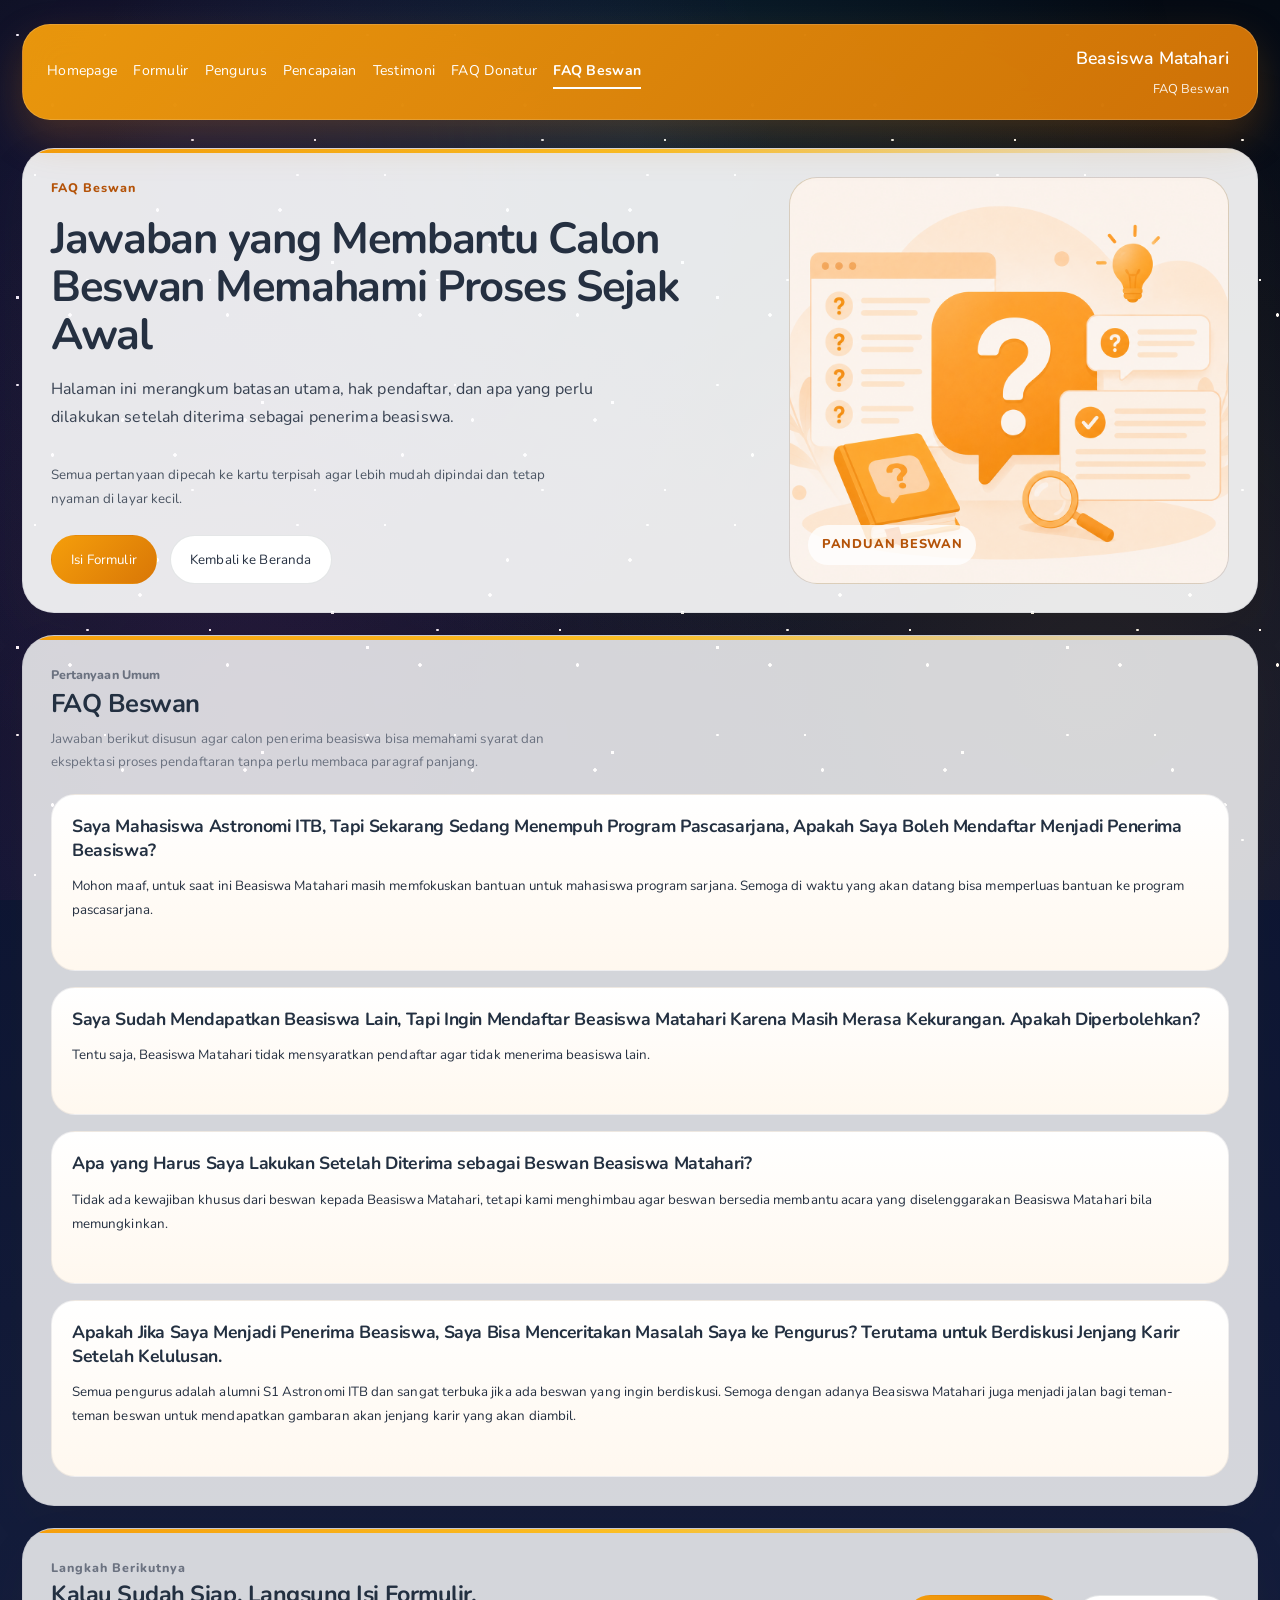
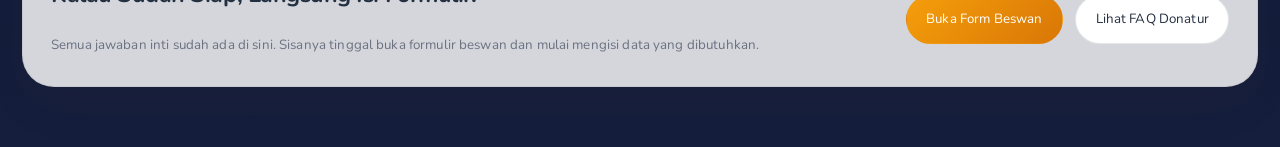
==== commit c96ac65f: "refactor: migrate theme to Nunito font, update V2 shell with dark mode aesthetic, and add new assets" ====
--- a/beswan-faq.html
+++ b/beswan-faq.html
@@ -28,8 +28,8 @@
 			<main class="v2-main">
 				<section class="v2-card v2-hero">
 					<div class="v2-hero-copy">
-						<p class="eyebrow">FAQ Beswan v2</p>
-						<h1>Jawaban yang membantu calon beswan memahami proses sejak awal</h1>
+						<p class="eyebrow">FAQ Beswan</p>
+						<h1>Jawaban yang Membantu Calon Beswan Memahami Proses Sejak Awal</h1>
 						<p class="v2-lead">Halaman ini merangkum batasan utama, hak pendaftar, dan apa yang perlu dilakukan setelah diterima sebagai penerima beasiswa.</p>
 						<p class="v2-copy">Semua pertanyaan dipecah ke kartu terpisah agar lebih mudah dipindai dan tetap nyaman di layar kecil.</p>
 						<div class="v2-actions">
@@ -40,55 +40,38 @@
 
 					<div class="v2-hero-visual">
 						<div class="hero-art">
-							<img src="images/poster_periode15.png" alt="Poster periode terbaru Beasiswa Matahari" />
+							<img src="images/faq_beswan.png" alt="Poster periode terbaru Beasiswa Matahari" />
 							<span class="hero-mark">Panduan beswan</span>
 						</div>
-						<div class="hero-asides">
-							<div class="mini-card">
-								<span class="value">4</span>
-								<span class="label">pertanyaan inti yang paling sering muncul</span>
-							</div>
-							<div class="mini-card">
-								<span class="value">1</span>
-								<span class="label">jalur lanjut: formulir beswan</span>
-							</div>
-							<div class="mini-card">
-								<span class="value">S1</span>
-								<span class="label">fokus utama saat ini</span>
-							</div>
-							<div class="mini-card">
-								<span class="value">Jelas</span>
-								<span class="label">lebih cepat dibaca dari layar kecil</span>
-							</div>
-						</div>
+
 					</div>
 				</section>
 
 				<section class="v2-section v2-card">
 					<div class="section-head">
-						<p class="eyebrow">Pertanyaan umum</p>
-						<h2>FAQ beswan</h2>
+						<p class="eyebrow">Pertanyaan Umum</p>
+						<h2>FAQ Beswan</h2>
 						<p>Jawaban berikut disusun agar calon penerima beasiswa bisa memahami syarat dan ekspektasi proses pendaftaran tanpa perlu membaca paragraf panjang.</p>
 					</div>
 
 					<div class="v2-grid">
 						<article class="stack-card">
-							<h3>Saya mahasiswa Astronomi ITB, tapi sekarang sedang menempuh program pascasarjana, apakah saya boleh mendaftar menjadi penerima beasiswa?</h3>
+							<h3>Saya Mahasiswa Astronomi ITB, Tapi Sekarang Sedang Menempuh Program Pascasarjana, Apakah Saya Boleh Mendaftar Menjadi Penerima Beasiswa?</h3>
 							<p>Mohon maaf, untuk saat ini Beasiswa Matahari masih memfokuskan bantuan untuk mahasiswa program sarjana. Semoga di waktu yang akan datang bisa memperluas bantuan ke program pascasarjana.</p>
 						</article>
 
 						<article class="stack-card">
-							<h3>Saya sudah mendapatkan beasiswa lain, tapi ingin mendaftar Beasiswa Matahari karena masih merasa kekurangan. Apakah diperbolehkan?</h3>
+							<h3>Saya Sudah Mendapatkan Beasiswa Lain, Tapi Ingin Mendaftar Beasiswa Matahari Karena Masih Merasa Kekurangan. Apakah Diperbolehkan?</h3>
 							<p>Tentu saja, Beasiswa Matahari tidak mensyaratkan pendaftar agar tidak menerima beasiswa lain.</p>
 						</article>
 
 						<article class="stack-card">
-							<h3>Apa yang harus saya lakukan setelah diterima sebagai beswan Beasiswa Matahari?</h3>
+							<h3>Apa yang Harus Saya Lakukan Setelah Diterima sebagai Beswan Beasiswa Matahari?</h3>
 							<p>Tidak ada kewajiban khusus dari beswan kepada Beasiswa Matahari, tetapi kami menghimbau agar beswan bersedia membantu acara yang diselenggarakan Beasiswa Matahari bila memungkinkan.</p>
 						</article>
 
 						<article class="stack-card">
-							<h3>Apakah jika saya menjadi penerima beasiswa, saya bisa menceritakan masalah saya ke pengurus? Terutama untuk berdiskusi jenjang karir setelah kelulusan.</h3>
+							<h3>Apakah Jika Saya Menjadi Penerima Beasiswa, Saya Bisa Menceritakan Masalah Saya ke Pengurus? Terutama untuk Berdiskusi Jenjang Karir Setelah Kelulusan.</h3>
 							<p>Semua pengurus adalah alumni S1 Astronomi ITB dan sangat terbuka jika ada beswan yang ingin berdiskusi. Semoga dengan adanya Beasiswa Matahari juga menjadi jalan bagi teman-teman beswan untuk mendapatkan gambaran akan jenjang karir yang akan diambil.</p>
 						</article>
 					</div>
@@ -97,8 +80,8 @@
 				<section class="v2-section v2-card">
 					<div class="footer-cta">
 						<div>
-							<p class="eyebrow">Langkah berikutnya</p>
-							<h2>Kalau sudah siap, langsung isi formulir.</h2>
+							<p class="eyebrow">Langkah Berikutnya</p>
+							<h2>Kalau Sudah Siap, Langsung Isi Formulir.</h2>
 							<p>Semua jawaban inti sudah ada di sini. Sisanya tinggal buka formulir beswan dan mulai mengisi data yang dibutuhkan.</p>
 						</div>
 						<div class="v2-actions">
--- a/assets/css/main.css
+++ b/assets/css/main.css
@@ -1,9 +1,9 @@
 @import url(fontawesome-all.min.css);
-@import url("https://fonts.googleapis.com/css2?family=Poppins:wght@400;500;600;700;800&display=swap");
-/*
-	Editorial by HTML5 UP
-	html5up.net | @ajlkn
-	Free for personal and commercial use under the CCA 3.0 license (html5up.net/license)
+@import url("https://fonts.googleapis.com/css2?family=Nunito:wght@300;400;500;600;700;800&display=swap");
+/*
+	Editorial by HTML5 UP
+	html5up.net | @ajlkn
+	Free for personal and commercial use under the CCA 3.0 license (html5up.net/license)
 */
 html, body, div, span, applet, object,
 iframe, h1, h2, h3, h4, h5, h6, p, blockquote,
@@ -95,7 +95,7 @@
 /* Type */
 body, input, select, textarea {
   color: #7f888f;
-  font-family: "Poppins", sans-serif;
+  font-family: "Nunito", sans-serif;
   font-size: 13pt;
   font-weight: 400;
   letter-spacing: 0.01em;
@@ -136,7 +136,7 @@
 
 h1, h2, h3, h4, h5, h6 {
   color: #3d4449;
-  font-family: "Poppins", sans-serif;
+  font-family: "Nunito", sans-serif;
   font-weight: 700;
   letter-spacing: -0.02em;
   line-height: 1.35;
@@ -995,7 +995,7 @@
   text-align: center; }
 
 header p {
-  font-family: "Poppins", sans-serif;
+  font-family: "Nunito", sans-serif;
   font-size: 1em;
   font-weight: 500;
   letter-spacing: 0.03em;
@@ -1505,7 +1505,7 @@
   color: #f56a6a !important;
   cursor: pointer;
   display: inline-block;
-  font-family: "Poppins", sans-serif;
+  font-family: "Nunito", sans-serif;
   font-size: 0.8em;
   font-weight: 700;
   height: 3.5em;
@@ -2093,7 +2093,7 @@
   #header .logo {
     border-bottom: 0;
     color: inherit;
-    font-family: "Poppins", sans-serif;
+    font-family: "Nunito", sans-serif;
     font-size: 1.125em; }
   #header .icons {
     text-align: right; }
@@ -2205,7 +2205,7 @@
   -ms-user-select: none;
   user-select: none;
   color: #3d4449;
-  font-family: "Poppins", sans-serif;
+  font-family: "Nunito", sans-serif;
   font-weight: 500;
   letter-spacing: 0.04em;
   list-style: none;
@@ -2427,7 +2427,6 @@
   font-weight: 700;
   letter-spacing: 0.18em;
   margin-bottom: 0.95rem;
-  text-transform: uppercase;
 }
 
 #banner .content .lead {
@@ -2641,7 +2640,7 @@
 .metric-card .value {
   color: var(--bm-text);
   display: block;
-  font-family: "Poppins", sans-serif;
+  font-family: "Nunito", sans-serif;
   font-size: 1.3em;
   font-weight: 700;
   margin-bottom: 0.25rem;
@@ -2703,7 +2702,7 @@
 
 .timeline-date {
   color: var(--bm-accent-dark);
-  font-family: "Poppins", sans-serif;
+  font-family: "Nunito", sans-serif;
   font-weight: 700;
 }
 
@@ -2871,31 +2870,64 @@
 
 /* V2 Shell */
 body.bm-v2 {
-  background:
-    radial-gradient(circle at top left, rgba(255, 206, 120, 0.24), transparent 32%),
-    radial-gradient(circle at right 10%, rgba(180, 83, 9, 0.16), transparent 24%),
-    linear-gradient(180deg, #fffdf8 0%, #f7f1e7 100%);
-  color: #253041;
+  background: linear-gradient(180deg, #050b14 0%, #0d1633 50%, #151e3d 100%);
+  color: #e2e8f0;
 }
 
 body.bm-v2,
 body.bm-v2 input,
 body.bm-v2 select,
 body.bm-v2 textarea {
-  font-family: "Poppins", sans-serif;
+  font-family: "Nunito", sans-serif;
   letter-spacing: 0.01em;
   line-height: 1.78;
 }
 
+/* Base Stars */
 body.bm-v2::before {
+  content: "";
+  position: fixed;
+  inset: 0;
+  z-index: 0;
+  pointer-events: none;
+  background-image: 
+    radial-gradient(circle at 5% 10%, #ffffff 1px, transparent 1.5px),
+    radial-gradient(circle at 15% 30%, #ffffff 1.5px, transparent 2px),
+    radial-gradient(circle at 25% 80%, #ffffff 1px, transparent 1.5px),
+    radial-gradient(circle at 35% 20%, #ffffff 1.5px, transparent 2px),
+    radial-gradient(circle at 45% 60%, #ffffff 1.5px, transparent 2px),
+    radial-gradient(circle at 55% 40%, #ffffff 1px, transparent 1.5px),
+    radial-gradient(circle at 65% 90%, #ffffff 1.5px, transparent 2px),
+    radial-gradient(circle at 75% 15%, #ffffff 1.5px, transparent 2px),
+    radial-gradient(circle at 85% 50%, #ffffff 1px, transparent 1.5px),
+    radial-gradient(circle at 95% 75%, #ffffff 1.5px, transparent 2px),
+    radial-gradient(circle at 10% 50%, #ffffff 1px, transparent 1.5px),
+    radial-gradient(circle at 20% 90%, #ffffff 1.5px, transparent 2px),
+    radial-gradient(circle at 30% 10%, #ffffff 1px, transparent 1.5px),
+    radial-gradient(circle at 40% 70%, #ffffff 1.5px, transparent 2px),
+    radial-gradient(circle at 50% 30%, #ffffff 1.5px, transparent 2px),
+    radial-gradient(circle at 60% 80%, #ffffff 1px, transparent 1.5px),
+    radial-gradient(circle at 70% 20%, #ffffff 1.5px, transparent 2px),
+    radial-gradient(circle at 80% 60%, #ffffff 1.5px, transparent 2px),
+    radial-gradient(circle at 90% 40%, #ffffff 1px, transparent 1.5px),
+    radial-gradient(circle at 5% 85%, #ffffff 1.5px, transparent 2px);
+  background-size: 350px 350px;
+  background-repeat: repeat;
+  opacity: 1;
+}
+
+/* Nebula Glows */
+body.bm-v2::after {
+  content: "";
+  position: fixed;
+  inset: 0;
+  z-index: 0;
+  pointer-events: none;
   background:
-    radial-gradient(circle at 18% 12%, rgba(255, 255, 255, 0.8), transparent 0 22%),
-    radial-gradient(circle at 82% 8%, rgba(255, 184, 77, 0.2), transparent 0 18%);
-  content: "";
-  inset: 0;
-  pointer-events: none;
-  position: fixed;
-  z-index: -1;
+    radial-gradient(circle at 15% 20%, rgba(139, 92, 246, 0.15), transparent 45%),
+    radial-gradient(circle at 85% 75%, rgba(245, 158, 11, 0.1), transparent 50%),
+    radial-gradient(circle at 50% 15%, rgba(56, 189, 248, 0.12), transparent 55%),
+    radial-gradient(circle at 20% 80%, rgba(236, 72, 153, 0.1), transparent 45%);
 }
 
 body.bm-v2 a {
@@ -2906,14 +2938,16 @@
   margin: 0 auto;
   max-width: 1320px;
   padding: 24px 22px 60px;
+  position: relative;
+  z-index: 10;
 }
 
 body.bm-v2 .v2-topbar {
   align-items: center;
-  background: rgba(255, 255, 255, 0.82);
-  border: 1px solid rgba(37, 48, 63, 0.08);
+  background: linear-gradient(135deg, rgba(245, 158, 11, 0.95), rgba(217, 119, 6, 0.95));
+  border: 1px solid rgba(255, 255, 255, 0.15);
   border-radius: 28px;
-  box-shadow: 0 18px 40px rgba(78, 49, 13, 0.09);
+  box-shadow: 0 18px 40px rgba(217, 119, 6, 0.25);
   display: flex;
   gap: 1.5rem;
   flex-direction: row-reverse;
@@ -2936,18 +2970,19 @@
 }
 
 body.bm-v2 .brand strong {
-  color: #253041;
-  font-family: "Poppins", sans-serif;
+  color: #ffffff;
+  font-family: "Nunito", sans-serif;
   font-size: 1.1rem;
   letter-spacing: 0.01em;
   text-transform: capitalize;
 }
 
 body.bm-v2 .brand span {
-  color: #6b7280;
+  color: #ffffff;
   font-size: 0.8rem;
   letter-spacing: 0.01em;
   text-transform: capitalize;
+  opacity: 0.9;
 }
 
 body.bm-v2 .v2-nav {
@@ -2961,7 +2996,7 @@
 body.bm-v2 .v2-nav a {
   background: transparent;
   border-bottom: 2px solid transparent;
-  color: #253041;
+  color: #ffffff;
   display: inline-flex;
   font-size: 0.88rem;
   letter-spacing: 0.02em;
@@ -2969,14 +3004,14 @@
 }
 
 body.bm-v2 .v2-nav a:hover {
-  color: #b45309 !important;
-  border-bottom-color: #f59e0b;
+  color: #ffffff !important;
+  border-bottom-color: rgba(255, 255, 255, 0.6);
 }
 
 body.bm-v2 .v2-nav a[aria-current="page"] {
-  color: #b45309;
-  border-bottom-color: #b45309;
-  font-weight: 600;
+  color: #ffffff;
+  border-bottom-color: #ffffff;
+  font-weight: bold;
 }
 
 body.bm-v2 .v2-main {
@@ -2989,6 +3024,20 @@
   display: grid;
   gap: 1.4rem;
   grid-template-columns: minmax(0, 1.3fr) minmax(320px, 0.9fr);
+}
+
+body.bm-v2 .v2-hero.center-layout {
+  grid-template-columns: 1fr;
+  text-align: center;
+}
+
+body.bm-v2 .v2-hero.center-layout .v2-hero-copy {
+  margin: 0 auto;
+  max-width: 800px;
+}
+
+body.bm-v2 .v2-hero.center-layout .v2-actions {
+  justify-content: center;
 }
 
 body.bm-v2 .v2-card {
@@ -3023,7 +3072,6 @@
   font-weight: 800;
   letter-spacing: 0.08em;
   margin-bottom: 1rem;
-  text-transform: uppercase;
 }
 
 body.bm-v2 .v2-hero h1 {
@@ -3144,7 +3192,7 @@
 body.bm-v2 .mini-card .value {
   color: #111827;
   display: block;
-  font-family: "Poppins", sans-serif;
+  font-family: "Nunito", sans-serif;
   font-size: 1.5rem;
   font-weight: 700;
   margin-bottom: 0.2rem;
@@ -3214,6 +3262,130 @@
   grid-template-columns: minmax(0, 1.05fr) minmax(280px, 0.95fr);
 }
 
+body.bm-v2 .testimonial-showcase {
+  display: flex;
+  justify-content: center;
+  align-items: stretch;
+  gap: 1.5rem;
+  padding: 3.5rem 1rem;
+}
+
+@media screen and (max-width: 980px) {
+  body.bm-v2 .testimonial-showcase {
+    flex-direction: column;
+    gap: 2rem;
+    padding: 1rem 0;
+  }
+}
+
+body.bm-v2 .testimonial-card {
+  background: #fffdf8;
+  border: 1px solid rgba(245, 158, 11, 0.1);
+  border-radius: 28px;
+  padding: 3rem 2rem 2.5rem;
+  box-shadow: 0 10px 30px rgba(217, 119, 6, 0.06);
+  display: flex;
+  flex-direction: column;
+  gap: 1.2rem;
+  position: relative;
+  overflow: visible;
+  flex: 1;
+  max-width: 400px;
+  transition: all 0.3s ease;
+  text-align: center;
+}
+
+body.bm-v2 .testimonial-card.featured {
+  transform: scale(1.1);
+  z-index: 10;
+  box-shadow: 0 20px 45px rgba(217, 119, 6, 0.12);
+  background: #ffffff;
+  border-color: rgba(245, 158, 11, 0.25);
+}
+
+@media screen and (max-width: 980px) {
+  body.bm-v2 .testimonial-card.featured {
+    transform: none;
+  }
+}
+
+body.bm-v2 .testimonial-card::before {
+  content: "“";
+  position: absolute;
+  top: 15px;
+  left: 25px;
+  font-size: 4.5rem;
+  color: #fcd34d;
+  font-family: Georgia, serif;
+  line-height: 1;
+  z-index: 0;
+}
+
+body.bm-v2 .testimonial-card::after {
+  content: "”";
+  position: absolute;
+  bottom: -25px;
+  right: 25px;
+  font-size: 4.5rem;
+  color: #fcd34d;
+  font-family: Georgia, serif;
+  line-height: 1;
+  z-index: 0;
+}
+
+body.bm-v2 .testimonial-card p.quote {
+  font-size: 0.95rem;
+  line-height: 1.6;
+  color: #4b5563;
+  position: relative;
+  z-index: 1;
+  margin: 0;
+  font-weight: 500;
+}
+
+body.bm-v2 .testimonial-card .stars {
+  color: #f59e0b;
+  font-size: 1.3rem;
+  margin-bottom: 0.5rem;
+  letter-spacing: 3px;
+  position: relative;
+  z-index: 1;
+}
+
+body.bm-v2 .testimonial-author {
+  margin-top: auto;
+  padding-top: 1rem;
+  position: relative;
+  z-index: 1;
+  display: flex;
+  flex-direction: column;
+  align-items: center;
+}
+
+body.bm-v2 .testimonial-author .author-line {
+  width: 40px;
+  height: 4px;
+  background: #fcd34d;
+  border-radius: 4px;
+  margin-bottom: 1.2rem;
+}
+
+body.bm-v2 .testimonial-author h3 {
+  font-size: 1rem;
+  margin-bottom: 0.3rem;
+  color: #253041;
+  font-weight: 800;
+}
+
+body.bm-v2 .testimonial-author p.meta {
+  font-size: 0.8rem;
+  color: #9ca3af;
+  margin: 0;
+  text-transform: uppercase;
+  letter-spacing: 0.05em;
+  font-weight: 700;
+}
+
 body.bm-v2 .stack-card {
   background: linear-gradient(180deg, #fff 0%, #fff8ef 100%);
   border: 1px solid rgba(37, 48, 63, 0.08);
@@ -3250,7 +3422,7 @@
 
 body.bm-v2 .timeline-date {
   color: #b45309;
-  font-family: "Poppins", sans-serif;
+  font-family: "Nunito", sans-serif;
   font-weight: 700;
 }
 
@@ -3404,7 +3576,10 @@
 
 body.bm-v2 .profile-card .image {
   display: block;
-  aspect-ratio: 4 / 5;
+  aspect-ratio: 1 / 1;
+  border-radius: 50%;
+  margin: 1.5rem auto 0.5rem;
+  width: 70%;
   overflow: hidden;
 }
 
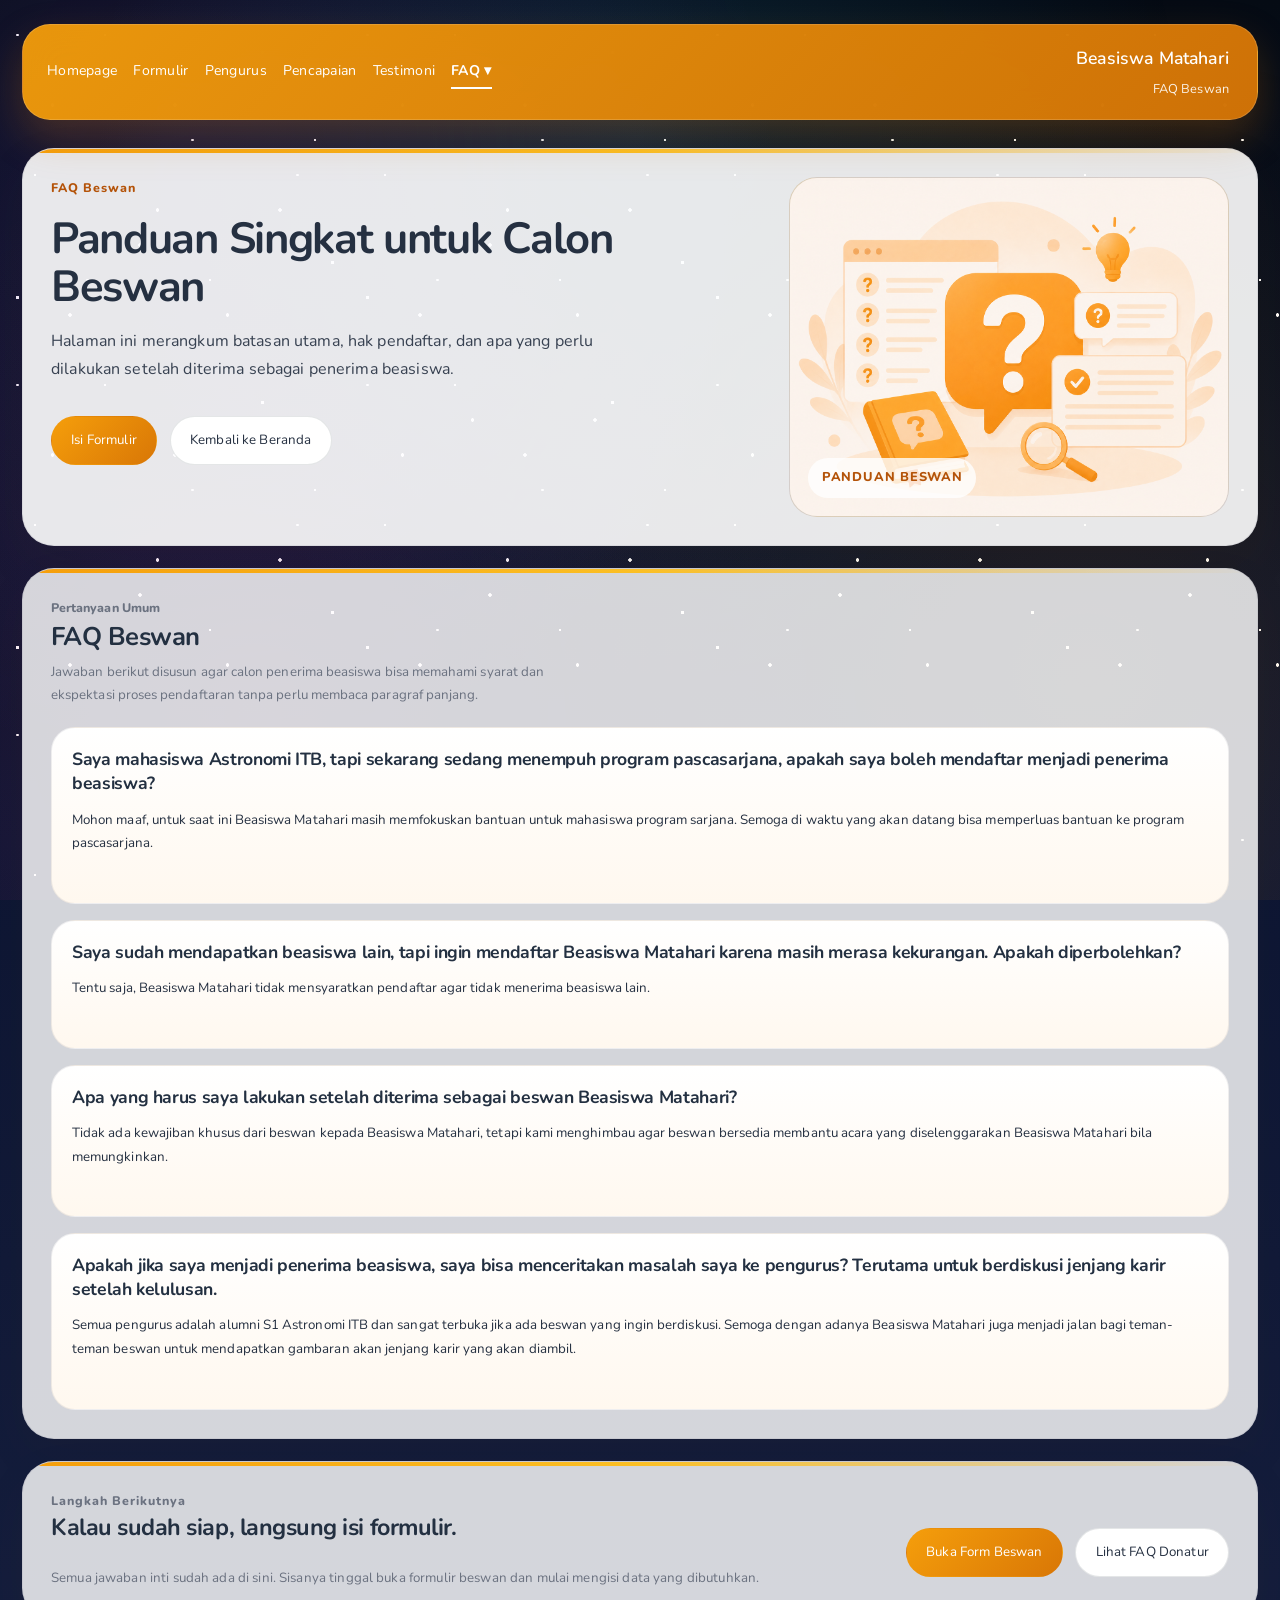
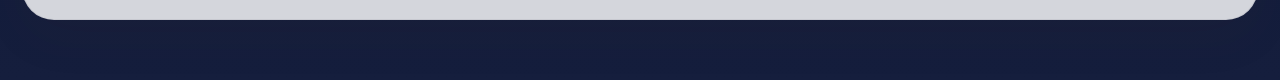
==== commit 85930ae9: "feat: add responsive mobile navigation with FAQ dropdown and implement integration test" ====
--- a/beswan-faq.html
+++ b/beswan-faq.html
@@ -10,9 +10,10 @@
 
 		<div class="v2-shell">
 			<header class="v2-topbar">
+				<button class="v2-menu-toggle" aria-label="Buka menu navigasi" aria-expanded="false">☰</button>
 				<a class="brand" href="index.html">
 					<strong>Beasiswa Matahari</strong>
-					<span>FAQ beswan</span>
+					<span>FAQ Beswan</span>
 				</a>
 				<nav class="v2-nav" aria-label="Navigasi utama">
 					<a href="index.html">Homepage</a>
@@ -20,8 +21,13 @@
 					<a href="pengurus.html">Pengurus</a>
 					<a href="pencapaian.html">Pencapaian</a>
 					<a href="testimoni.html">Testimoni</a>
-					<a href="donatur-faq.html">FAQ Donatur</a>
-					<a href="beswan-faq.html" aria-current="page">FAQ Beswan</a>
+					<div class="dropdown">
+						<a href="javascript:void(0);" class="dropbtn" aria-current="page" onclick="this.parentElement.classList.toggle('is-active'); return false;">FAQ ▾</a>
+						<div class="dropdown-content">
+							<a href="donatur-faq.html">FAQ Donatur</a>
+							<a href="beswan-faq.html" aria-current="page">FAQ Beswan</a>
+						</div>
+					</div>
 				</nav>
 			</header>
 
@@ -29,9 +35,8 @@
 				<section class="v2-card v2-hero">
 					<div class="v2-hero-copy">
 						<p class="eyebrow">FAQ Beswan</p>
-						<h1>Jawaban yang Membantu Calon Beswan Memahami Proses Sejak Awal</h1>
+						<h1>Panduan Singkat untuk Calon Beswan</h1>
 						<p class="v2-lead">Halaman ini merangkum batasan utama, hak pendaftar, dan apa yang perlu dilakukan setelah diterima sebagai penerima beasiswa.</p>
-						<p class="v2-copy">Semua pertanyaan dipecah ke kartu terpisah agar lebih mudah dipindai dan tetap nyaman di layar kecil.</p>
 						<div class="v2-actions">
 							<a href="formulir.html#beswan" class="v2-button primary">Isi Formulir</a>
 							<a href="index.html" class="v2-button">Kembali ke Beranda</a>
@@ -56,22 +61,22 @@
 
 					<div class="v2-grid">
 						<article class="stack-card">
-							<h3>Saya Mahasiswa Astronomi ITB, Tapi Sekarang Sedang Menempuh Program Pascasarjana, Apakah Saya Boleh Mendaftar Menjadi Penerima Beasiswa?</h3>
+							<h3>Saya mahasiswa Astronomi ITB, tapi sekarang sedang menempuh program pascasarjana, apakah saya boleh mendaftar menjadi penerima beasiswa?</h3>
 							<p>Mohon maaf, untuk saat ini Beasiswa Matahari masih memfokuskan bantuan untuk mahasiswa program sarjana. Semoga di waktu yang akan datang bisa memperluas bantuan ke program pascasarjana.</p>
 						</article>
 
 						<article class="stack-card">
-							<h3>Saya Sudah Mendapatkan Beasiswa Lain, Tapi Ingin Mendaftar Beasiswa Matahari Karena Masih Merasa Kekurangan. Apakah Diperbolehkan?</h3>
+							<h3>Saya sudah mendapatkan beasiswa lain, tapi ingin mendaftar Beasiswa Matahari karena masih merasa kekurangan. Apakah diperbolehkan?</h3>
 							<p>Tentu saja, Beasiswa Matahari tidak mensyaratkan pendaftar agar tidak menerima beasiswa lain.</p>
 						</article>
 
 						<article class="stack-card">
-							<h3>Apa yang Harus Saya Lakukan Setelah Diterima sebagai Beswan Beasiswa Matahari?</h3>
+							<h3>Apa yang harus saya lakukan setelah diterima sebagai beswan Beasiswa Matahari?</h3>
 							<p>Tidak ada kewajiban khusus dari beswan kepada Beasiswa Matahari, tetapi kami menghimbau agar beswan bersedia membantu acara yang diselenggarakan Beasiswa Matahari bila memungkinkan.</p>
 						</article>
 
 						<article class="stack-card">
-							<h3>Apakah Jika Saya Menjadi Penerima Beasiswa, Saya Bisa Menceritakan Masalah Saya ke Pengurus? Terutama untuk Berdiskusi Jenjang Karir Setelah Kelulusan.</h3>
+							<h3>Apakah jika saya menjadi penerima beasiswa, saya bisa menceritakan masalah saya ke pengurus? Terutama untuk berdiskusi jenjang karir setelah kelulusan.</h3>
 							<p>Semua pengurus adalah alumni S1 Astronomi ITB dan sangat terbuka jika ada beswan yang ingin berdiskusi. Semoga dengan adanya Beasiswa Matahari juga menjadi jalan bagi teman-teman beswan untuk mendapatkan gambaran akan jenjang karir yang akan diambil.</p>
 						</article>
 					</div>
@@ -81,7 +86,7 @@
 					<div class="footer-cta">
 						<div>
 							<p class="eyebrow">Langkah Berikutnya</p>
-							<h2>Kalau Sudah Siap, Langsung Isi Formulir.</h2>
+							<h2>Kalau sudah siap, langsung isi formulir.</h2>
 							<p>Semua jawaban inti sudah ada di sini. Sisanya tinggal buka formulir beswan dan mulai mengisi data yang dibutuhkan.</p>
 						</div>
 						<div class="v2-actions">
--- a/assets/css/main.css
+++ b/assets/css/main.css
@@ -2981,7 +2981,6 @@
   color: #ffffff;
   font-size: 0.8rem;
   letter-spacing: 0.01em;
-  text-transform: capitalize;
   opacity: 0.9;
 }
 
@@ -3014,6 +3013,51 @@
   font-weight: bold;
 }
 
+body.bm-v2 .v2-nav .dropdown {
+  position: relative;
+  display: inline-flex;
+}
+
+body.bm-v2 .v2-nav .dropdown-content {
+  display: none;
+  position: absolute;
+  top: 100%;
+  left: 50%;
+  transform: translateX(-50%);
+  background-color: #ffffff;
+  min-width: 140px;
+  box-shadow: 0 8px 16px rgba(0,0,0,0.15);
+  z-index: 50;
+  border-radius: 8px;
+  overflow: hidden;
+  margin-top: 0.3rem;
+}
+
+body.bm-v2 .v2-nav .dropdown:hover .dropdown-content {
+  display: block;
+}
+
+body.bm-v2 .v2-nav .dropdown-content a {
+  color: #253041 !important;
+  padding: 0.75rem 1rem;
+  text-decoration: none;
+  display: block;
+  border-bottom: 1px solid #f3f4f6;
+  font-size: 0.85rem;
+  text-align: center;
+  font-weight: 600;
+}
+
+body.bm-v2 .v2-nav .dropdown-content a:last-child {
+  border-bottom: none;
+}
+
+body.bm-v2 .v2-nav .dropdown-content a:hover {
+  background-color: #fef3c7;
+  color: #b45309 !important;
+  border-bottom-color: #f3f4f6;
+}
+
 body.bm-v2 .v2-main {
   display: grid;
   gap: 1.4rem;
@@ -3072,6 +3116,7 @@
   font-weight: 800;
   letter-spacing: 0.08em;
   margin-bottom: 1rem;
+  text-transform: none;
 }
 
 body.bm-v2 .v2-hero h1 {
@@ -3232,7 +3277,7 @@
 }
 
 body.bm-v2 .quick-grid {
-  grid-template-columns: repeat(4, minmax(0, 1fr));
+  grid-template-columns: repeat(5, minmax(0, 1fr));
 }
 
 body.bm-v2 .quick-card {
@@ -3414,10 +3459,11 @@
   border: 1px solid rgba(37, 48, 63, 0.08);
   border-radius: 18px;
   display: grid;
-  gap: 0.8rem;
-  grid-template-columns: 110px minmax(0, 1fr);
+  gap: 1.5rem;
+  grid-template-columns: max-content minmax(0, 1fr);
   padding: 1rem 1.05rem;
   color: #253041;
+  align-items: start;
 }
 
 body.bm-v2 .timeline-date {
@@ -3647,6 +3693,7 @@
   border-radius: 24px;
   padding: 1.1rem;
   color: #253041;
+  margin-top: 2rem;
 }
 
 body.bm-v2 .footer-cta {
@@ -3812,3 +3859,119 @@
     grid-template-columns: 1fr;
   }
 }
+
+/* Mobile Navigation (Hamburger) */
+body.bm-v2 .v2-menu-toggle {
+  display: none;
+  background: transparent !important;
+  border: none !important;
+  box-shadow: none !important;
+  color: #ffffff !important;
+  font-size: 1.8rem;
+  cursor: pointer;
+  padding: 0;
+  margin: 0;
+  line-height: 1;
+  height: auto;
+  min-height: 0;
+  width: auto;
+}
+
+@media screen and (max-width: 980px) {
+  body.bm-v2 .v2-menu-toggle {
+    display: block;
+    order: 2;
+  }
+  
+  body.bm-v2 .v2-topbar {
+    flex-direction: row;
+    flex-wrap: wrap;
+    align-items: center;
+    justify-content: space-between;
+    padding: 1rem;
+    margin-bottom: 20px;
+  }
+
+  body.bm-v2 .brand {
+    order: 1;
+    align-items: flex-start;
+    text-align: left;
+    min-width: 0;
+    flex: 1;
+  }
+
+  body.bm-v2 .brand strong {
+    font-size: 1.1rem;
+  }
+
+  body.bm-v2 .brand span {
+    font-size: 0.75rem;
+    white-space: normal;
+  }
+
+  body.bm-v2 .v2-nav {
+    order: 3;
+    display: none;
+    width: 100%;
+    flex-direction: column;
+    gap: 0.5rem;
+    margin-top: 1rem;
+    padding-top: 1rem;
+    border-top: 1px solid rgba(255, 255, 255, 0.2);
+  }
+
+  body.bm-v2 .v2-nav.is-open {
+    display: flex;
+  }
+  
+  body.bm-v2 .v2-nav a {
+    width: 100%;
+    padding: 0.6rem 0;
+    justify-content: flex-start;
+    border-bottom: 1px solid rgba(255, 255, 255, 0.05) !important;
+    font-size: 0.9rem;
+  }
+
+  body.bm-v2 .v2-nav a:last-child {
+    border-bottom: none !important;
+  }
+  
+  body.bm-v2 .v2-nav .dropdown {
+    display: flex;
+    width: 100%;
+    flex-direction: column;
+    align-items: flex-start;
+  }
+
+  body.bm-v2 .v2-nav .dropdown-content {
+    position: static;
+    display: none;
+    min-width: 100%;
+    box-shadow: none;
+    padding-left: 1rem;
+    background: transparent;
+    margin-top: 0;
+    transform: none;
+  }
+  
+  body.bm-v2 .v2-nav .dropdown:hover .dropdown-content,
+  body.bm-v2 .v2-nav .dropdown:focus-within .dropdown-content,
+  body.bm-v2 .v2-nav .dropdown.is-active .dropdown-content {
+    display: flex !important;
+    flex-direction: column;
+  }
+
+  body.bm-v2 .v2-nav .dropdown-content a {
+    color: #ffffff !important;
+    background: transparent !important;
+    text-align: left;
+    padding: 0.6rem 0;
+    border-bottom: 1px solid rgba(255, 255, 255, 0.05) !important;
+    font-weight: normal;
+  }
+
+  body.bm-v2 .v2-nav .dropdown-content a:hover {
+    color: #fef3c7 !important;
+  }
+}
+
